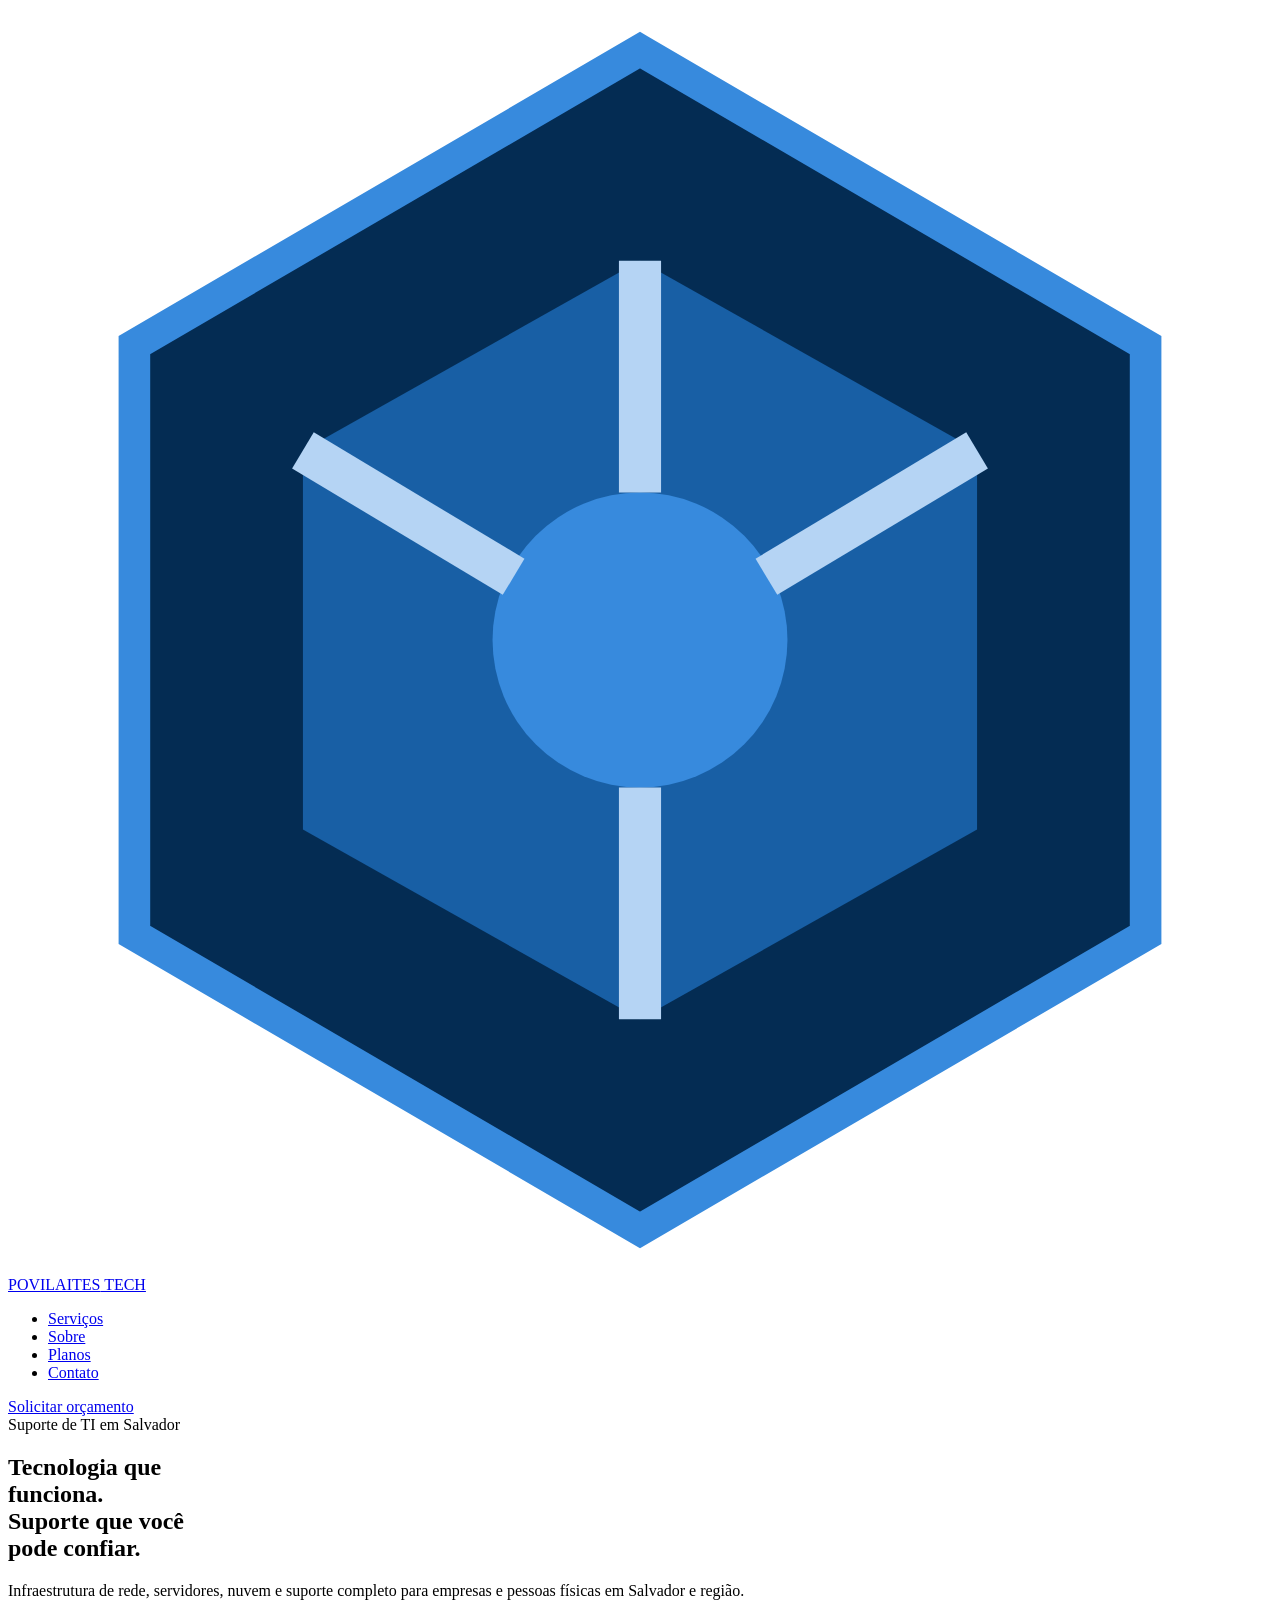
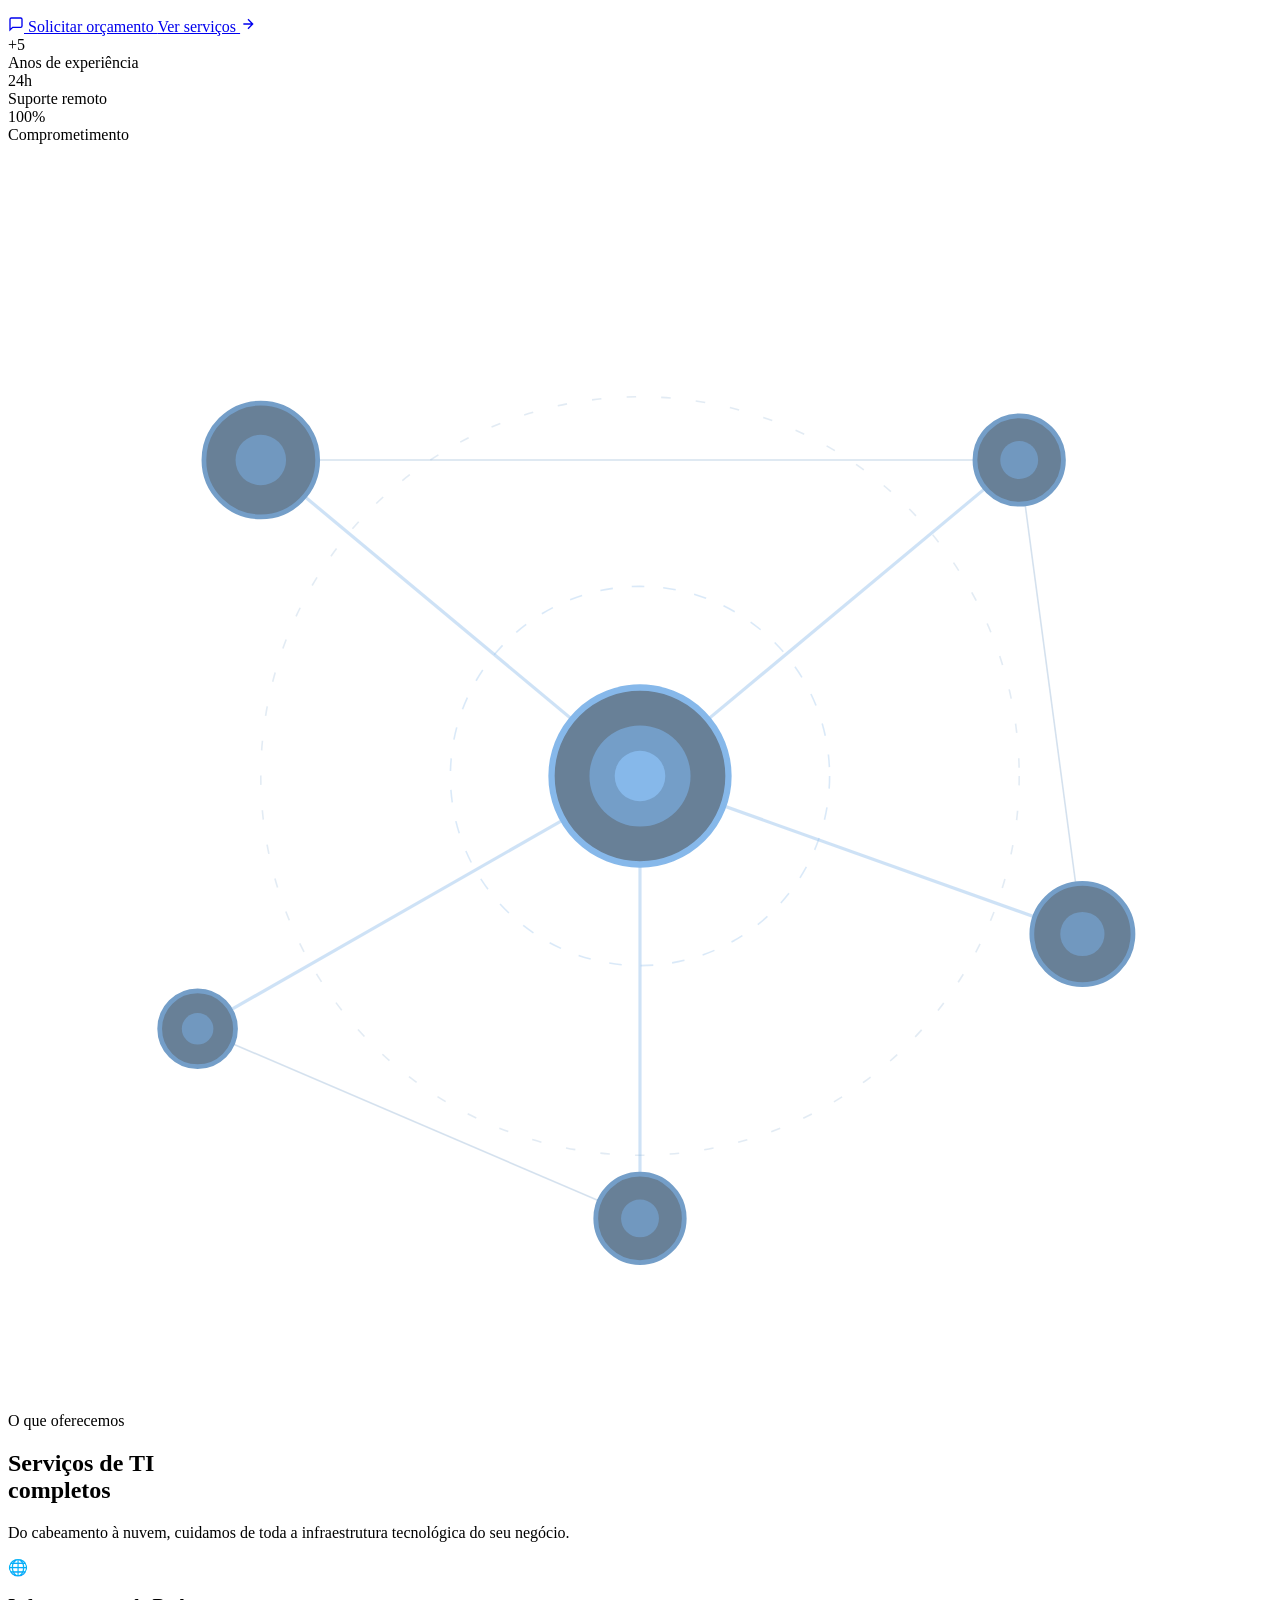
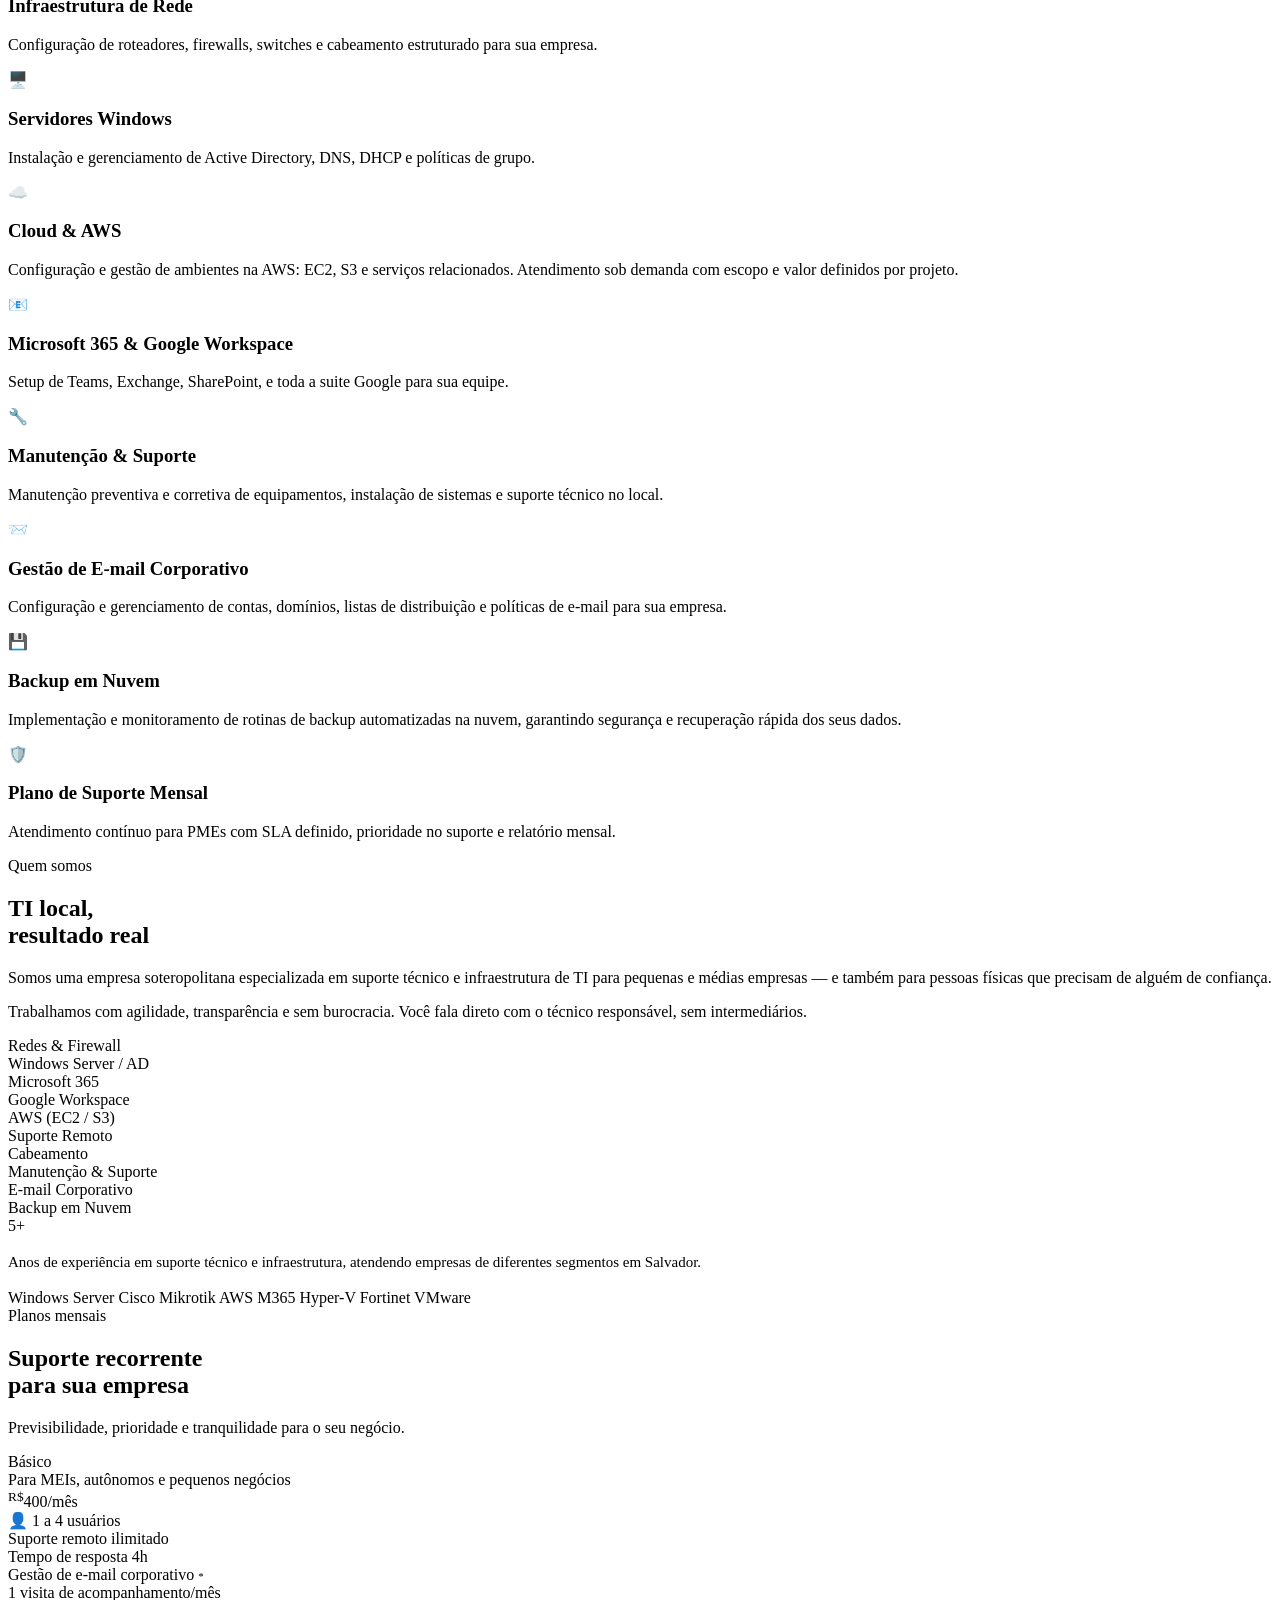
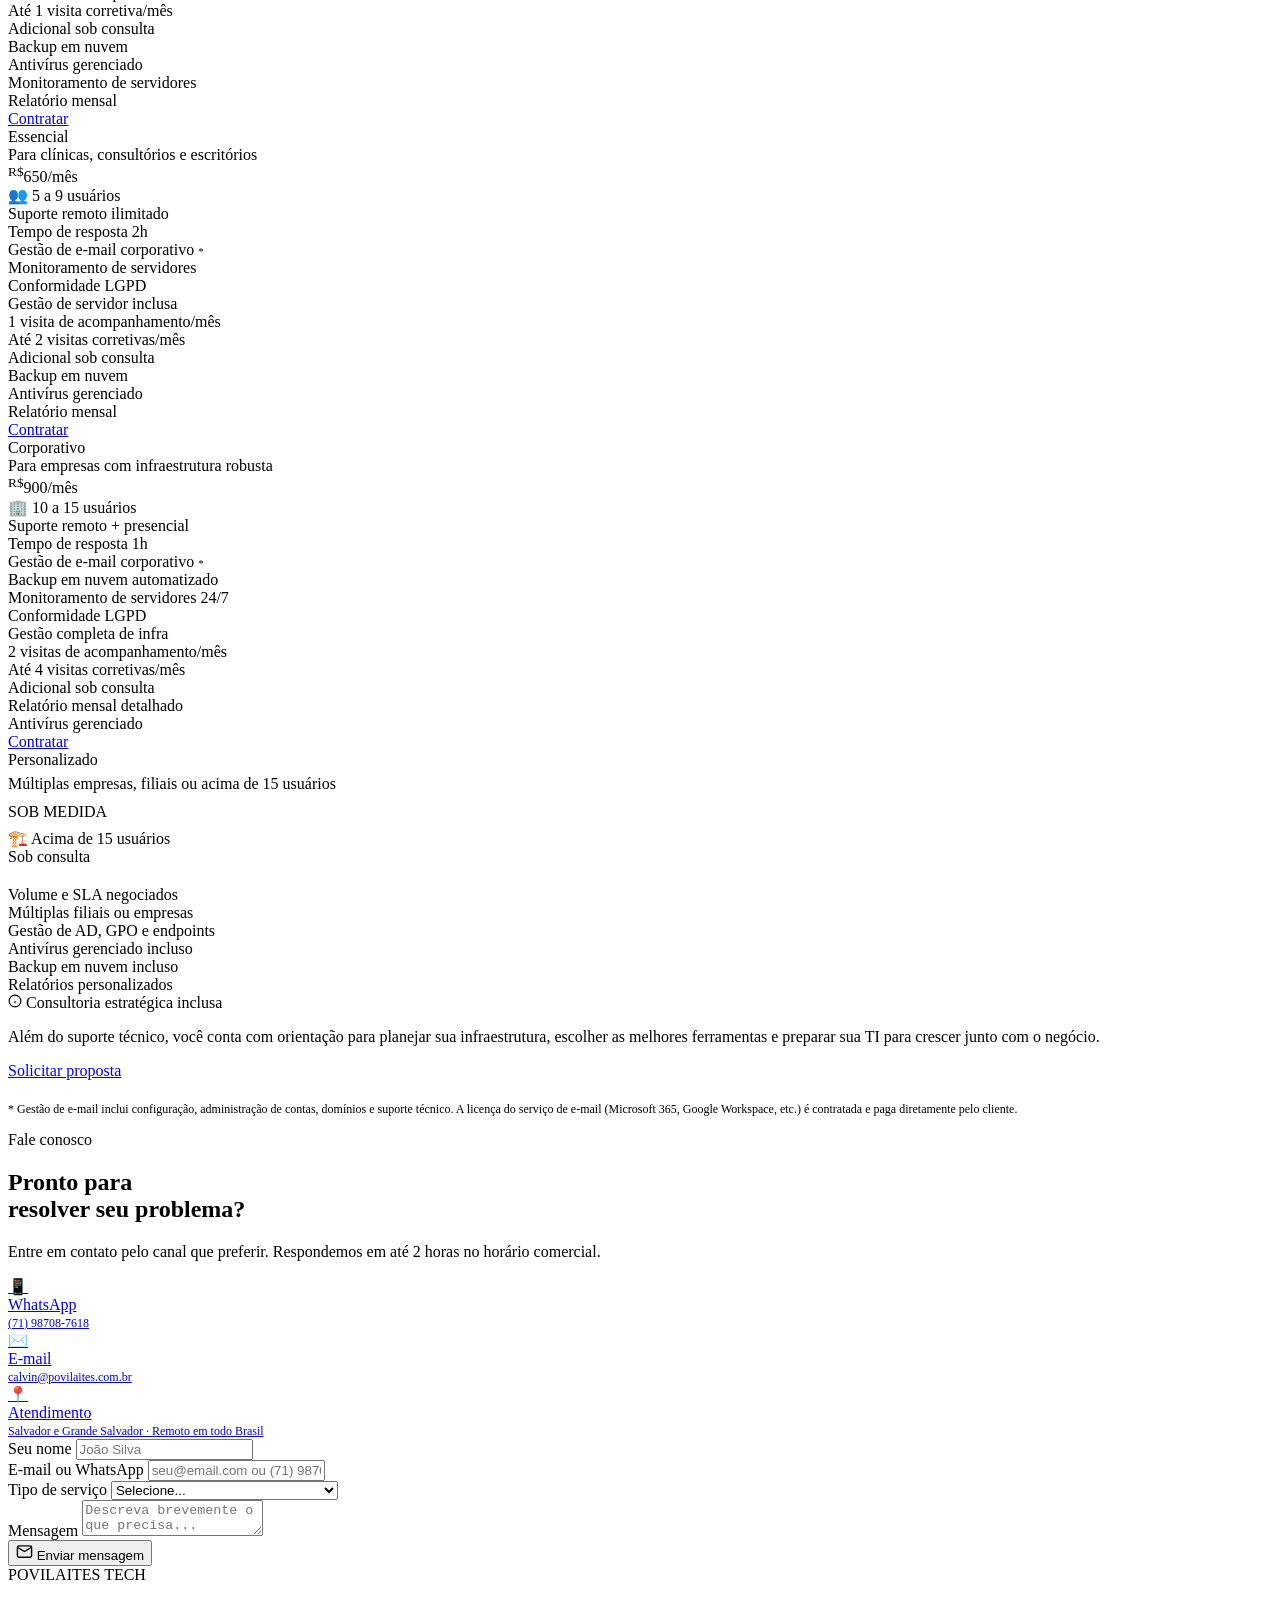
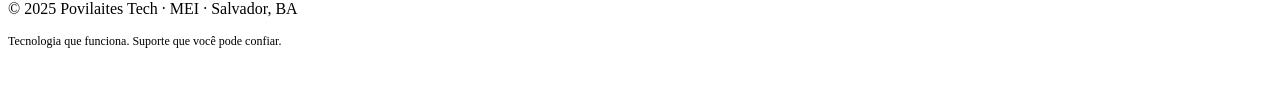
==== index.html @ bf4b6de2 "Update index.html" ====
<!DOCTYPE html>
<html lang="pt-BR">
<head>
<meta charset="UTF-8">
<meta name="viewport" content="width=device-width, initial-scale=1.0">
<title>Povilaites Tech — Suporte de TI em Salvador</title>
<link rel="preconnect" href="https://fonts.googleapis.com">
<link href="https://fonts.googleapis.com/css2?family=Syne:wght@400;600;700;800&family=DM+Sans:wght@300;400;500&display=swap" rel="stylesheet">
<link rel="stylesheet" href="styles.css">
<link rel="icon" type="image/x-icon" href="favicon.ico">
<link rel="icon" type="image/svg+xml" href="favicon.svg">
<link rel="apple-touch-icon" href="favicon.ico">
<link rel="icon" type="image/x-icon" href="favicon.ico">
<link rel="icon" type="image/png" sizes="512x512" href="favicon-512.png">
<link rel="icon" type="image/png" sizes="192x192" href="favicon-192.png">
<link rel="apple-touch-icon" href="favicon-512.png">
</head>
<body>

<nav>
  <a href="#hero" class="nav-logo">
    <svg viewBox="0 0 60 60" fill="none" xmlns="http://www.w3.org/2000/svg">
      <polygon points="30,2 54,16 54,44 30,58 6,44 6,16" fill="#042C53" stroke="#378ADD" stroke-width="1.5"/>
      <polygon points="30,12 46,21 46,39 30,48 14,39 14,21" fill="#185FA5"/>
      <circle cx="30" cy="30" r="7" fill="#378ADD"/>
      <line x1="30" y1="23" x2="30" y2="12" stroke="#B5D4F4" stroke-width="2"/>
      <line x1="30" y1="37" x2="30" y2="48" stroke="#B5D4F4" stroke-width="2"/>
      <line x1="24" y1="27" x2="14" y2="21" stroke="#B5D4F4" stroke-width="2"/>
      <line x1="36" y1="27" x2="46" y2="21" stroke="#B5D4F4" stroke-width="2"/>
    </svg>
    <span class="nav-logo-text">POVILAITES<span> TECH</span></span>
  </a>
  <ul class="nav-links">
    <li><a href="#servicos">Serviços</a></li>
    <li><a href="#sobre">Sobre</a></li>
    <li><a href="#planos">Planos</a></li>
    <li><a href="#contato">Contato</a></li>
  </ul>
  <a href="#contato" class="nav-cta">Solicitar orçamento</a>
</nav>

<section id="hero">
  <div class="hero-bg"></div>
  <div class="hero-grid"></div>
  <div class="hero-content fade-in">
    <div class="hero-badge">Suporte de TI em Salvador</div>
    <h1>Tecnologia que<br><span class="highlight">funciona.</span><br>Suporte que você<br>pode confiar.</h1>
    <p class="hero-sub">Infraestrutura de rede, servidores, nuvem e suporte completo para empresas e pessoas físicas em Salvador e região.</p>
    <div class="hero-actions">
      <a href="#contato" class="btn-primary">
        <svg width="16" height="16" viewBox="0 0 24 24" fill="none" stroke="currentColor" stroke-width="2"><path d="M21 15a2 2 0 0 1-2 2H7l-4 4V5a2 2 0 0 1 2-2h14a2 2 0 0 1 2 2z"/></svg>
        Solicitar orçamento
      </a>
      <a href="#servicos" class="btn-secondary">
        Ver serviços
        <svg width="16" height="16" viewBox="0 0 24 24" fill="none" stroke="currentColor" stroke-width="2"><path d="M5 12h14M12 5l7 7-7 7"/></svg>
      </a>
    </div>
    <div class="hero-stats">
      <div class="stat-item"><div class="stat-num">+5</div><div class="stat-label">Anos de experiência</div></div>
      <div class="stat-item"><div class="stat-num">24h</div><div class="stat-label">Suporte remoto</div></div>
      <div class="stat-item"><div class="stat-num">100%</div><div class="stat-label">Comprometimento</div></div>
    </div>
  </div>
  <div class="hero-visual" aria-hidden="true">
    <svg viewBox="0 0 400 400" fill="none" xmlns="http://www.w3.org/2000/svg" opacity="0.6">
      <line x1="200" y1="200" x2="80" y2="100" stroke="#378ADD" stroke-width="1" opacity="0.4"/>
      <line x1="200" y1="200" x2="320" y2="100" stroke="#378ADD" stroke-width="1" opacity="0.4"/>
      <line x1="200" y1="200" x2="340" y2="250" stroke="#378ADD" stroke-width="1" opacity="0.4"/>
      <line x1="200" y1="200" x2="60" y2="280" stroke="#378ADD" stroke-width="1" opacity="0.4"/>
      <line x1="200" y1="200" x2="200" y2="340" stroke="#378ADD" stroke-width="1" opacity="0.4"/>
      <line x1="80" y1="100" x2="320" y2="100" stroke="#185FA5" stroke-width="0.5" opacity="0.3"/>
      <line x1="320" y1="100" x2="340" y2="250" stroke="#185FA5" stroke-width="0.5" opacity="0.3"/>
      <line x1="60" y1="280" x2="200" y2="340" stroke="#185FA5" stroke-width="0.5" opacity="0.3"/>
      <circle cx="200" cy="200" r="28" fill="#042C53" stroke="#378ADD" stroke-width="2"/>
      <circle cx="200" cy="200" r="16" fill="#185FA5"/>
      <circle cx="200" cy="200" r="8" fill="#378ADD"/>
      <circle cx="80" cy="100" r="18" fill="#042C53" stroke="#185FA5" stroke-width="1.5"/>
      <circle cx="80" cy="100" r="8" fill="#185FA5" opacity="0.8"/>
      <circle cx="320" cy="100" r="14" fill="#042C53" stroke="#185FA5" stroke-width="1.5"/>
      <circle cx="320" cy="100" r="6" fill="#185FA5" opacity="0.8"/>
      <circle cx="340" cy="250" r="16" fill="#042C53" stroke="#185FA5" stroke-width="1.5"/>
      <circle cx="340" cy="250" r="7" fill="#185FA5" opacity="0.8"/>
      <circle cx="60" cy="280" r="12" fill="#042C53" stroke="#185FA5" stroke-width="1.5"/>
      <circle cx="60" cy="280" r="5" fill="#185FA5" opacity="0.8"/>
      <circle cx="200" cy="340" r="14" fill="#042C53" stroke="#185FA5" stroke-width="1.5"/>
      <circle cx="200" cy="340" r="6" fill="#185FA5" opacity="0.8"/>
      <circle cx="200" cy="200" r="60" stroke="#378ADD" stroke-width="0.5" stroke-dasharray="4 6" opacity="0.3"/>
      <circle cx="200" cy="200" r="120" stroke="#185FA5" stroke-width="0.5" stroke-dasharray="3 8" opacity="0.2"/>
    </svg>
  </div>
</section>

<section id="servicos">
  <div class="section-label">O que oferecemos</div>
  <h2>Serviços de TI<br>completos</h2>
  <p class="section-desc">Do cabeamento à nuvem, cuidamos de toda a infraestrutura tecnológica do seu negócio.</p>
  <div class="services-grid">
    <div class="service-card fade-in">
      <div class="service-icon">🌐</div>
      <h3>Infraestrutura de Rede</h3>
      <p>Configuração de roteadores, firewalls, switches e cabeamento estruturado para sua empresa.</p>
    </div>
    <div class="service-card fade-in">
      <div class="service-icon">🖥️</div>
      <h3>Servidores Windows</h3>
      <p>Instalação e gerenciamento de Active Directory, DNS, DHCP e políticas de grupo.</p>
    </div>
    <div class="service-card fade-in">
      <div class="service-icon">☁️</div>
      <h3>Cloud & AWS</h3>
      <p>Configuração e gestão de ambientes na AWS: EC2, S3 e serviços relacionados. Atendimento sob demanda com escopo e valor definidos por projeto.</p>
    </div>
    <div class="service-card fade-in">
      <div class="service-icon">📧</div>
      <h3>Microsoft 365 & Google Workspace</h3>
      <p>Setup de Teams, Exchange, SharePoint, e toda a suite Google para sua equipe.</p>
    </div>
    <div class="service-card fade-in">
      <div class="service-icon">🔧</div>
      <h3>Manutenção & Suporte</h3>
      <p>Manutenção preventiva e corretiva de equipamentos, instalação de sistemas e suporte técnico no local.</p>
    </div>
    <div class="service-card fade-in">
      <div class="service-icon">📨</div>
      <h3>Gestão de E-mail Corporativo</h3>
      <p>Configuração e gerenciamento de contas, domínios, listas de distribuição e políticas de e-mail para sua empresa.</p>
    </div>
    <div class="service-card fade-in">
      <div class="service-icon">💾</div>
      <h3>Backup em Nuvem</h3>
      <p>Implementação e monitoramento de rotinas de backup automatizadas na nuvem, garantindo segurança e recuperação rápida dos seus dados.</p>
    </div>
    <div class="service-card fade-in">
      <div class="service-icon">🛡️</div>
      <h3>Plano de Suporte Mensal</h3>
      <p>Atendimento contínuo para PMEs com SLA definido, prioridade no suporte e relatório mensal.</p>
    </div>
  </div>
</section>

<section id="sobre">
  <div class="about-text fade-in">
    <div class="section-label">Quem somos</div>
    <h2>TI local,<br>resultado real</h2>
    <p>Somos uma empresa soteropolitana especializada em suporte técnico e infraestrutura de TI para pequenas e médias empresas — e também para pessoas físicas que precisam de alguém de confiança.</p>
    <p>Trabalhamos com agilidade, transparência e sem burocracia. Você fala direto com o técnico responsável, sem intermediários.</p>
    <div class="skills-grid">
      <div class="skill-pill">Redes & Firewall</div>
      <div class="skill-pill">Windows Server / AD</div>
      <div class="skill-pill">Microsoft 365</div>
      <div class="skill-pill">Google Workspace</div>
      <div class="skill-pill">AWS (EC2 / S3)</div>
      <div class="skill-pill">Suporte Remoto</div>
      <div class="skill-pill">Cabeamento</div>
      <div class="skill-pill">Manutenção & Suporte</div>
      <div class="skill-pill">E-mail Corporativo</div>
      <div class="skill-pill">Backup em Nuvem</div>
    </div>
  </div>
  <div class="about-visual fade-in">
    <div class="about-card-main">
      <div class="big-num">5+</div>
      <p style="color: var(--gray-light); font-size: 15px; line-height: 1.6;">Anos de experiência em suporte técnico e infraestrutura, atendendo empresas de diferentes segmentos em Salvador.</p>
      <div class="tech-stack">
        <span class="tech-tag">Windows Server</span>
        <span class="tech-tag">Cisco</span>
        <span class="tech-tag">Mikrotik</span>
        <span class="tech-tag">AWS</span>
        <span class="tech-tag">M365</span>
        <span class="tech-tag">Hyper-V</span>
        <span class="tech-tag">Fortinet</span>
        <span class="tech-tag">VMware</span>
      </div>
    </div>
  </div>
</section>

<section id="planos">
  <div class="section-label">Planos mensais</div>
  <h2>Suporte recorrente<br>para sua empresa</h2>
  <p class="section-desc">Previsibilidade, prioridade e tranquilidade para o seu negócio.</p>

  <div class="plans-grid">

    <div class="plan-card fade-in">
      <div class="plan-name">Básico</div>
      <div class="plan-desc">Para MEIs, autônomos e pequenos negócios</div>
      <div class="plan-price"><sup>R$</sup>400<span>/mês</span></div>
      <div class="plan-range">👤 1 a 4 usuários</div>
      <div class="plan-features">
        <div class="plan-feature">Suporte remoto ilimitado</div>
        <div class="plan-feature">Tempo de resposta 4h</div>
        <div class="plan-feature">Gestão de e-mail corporativo <span style="font-size:11px;color:var(--gray-mid)">*</span></div>
        <div class="plan-feature">1 visita de acompanhamento/mês</div>
        <div class="plan-feature">Até 1 visita corretiva/mês</div>
        <div class="plan-feature">Adicional sob consulta</div>
        <div class="plan-feature muted">Backup em nuvem</div>
        <div class="plan-feature muted">Antivírus gerenciado</div>
        <div class="plan-feature muted">Monitoramento de servidores</div>
        <div class="plan-feature muted">Relatório mensal</div>
      </div>
      <a href="https://wa.me/5571987087618?text=Ol%C3%A1%21%20Vim%20pelo%20site%20da%20Povilaites%20Tech%20e%20tenho%20interesse%20no%20%2APlano%20B%C3%A1sico%2A%20%281%20a%204%20usu%C3%A1rios%20-%20R%24400/m%C3%AAs%29.%20Gostaria%20de%20mais%20informa%C3%A7%C3%B5es." target="_blank" class="plan-btn plan-btn-outline">Contratar</a>
    </div>

    <div class="plan-card featured fade-in">
      <div class="plan-name">Essencial</div>
      <div class="plan-desc">Para clínicas, consultórios e escritórios</div>
      <div class="plan-price"><sup>R$</sup>650<span>/mês</span></div>
      <div class="plan-range">👥 5 a 9 usuários</div>
      <div class="plan-features">
        <div class="plan-feature">Suporte remoto ilimitado</div>
        <div class="plan-feature">Tempo de resposta 2h</div>
        <div class="plan-feature">Gestão de e-mail corporativo <span style="font-size:11px;color:var(--gray-mid)">*</span></div>
        <div class="plan-feature">Monitoramento de servidores</div>
        <div class="plan-feature">Conformidade LGPD</div>
        <div class="plan-feature">Gestão de servidor inclusa</div>
        <div class="plan-feature">1 visita de acompanhamento/mês</div>
        <div class="plan-feature">Até 2 visitas corretivas/mês</div>
        <div class="plan-feature">Adicional sob consulta</div>
        <div class="plan-feature muted">Backup em nuvem</div>
        <div class="plan-feature muted">Antivírus gerenciado</div>
        <div class="plan-feature muted">Relatório mensal</div>
      </div>
      <a href="https://wa.me/5571987087618?text=Ol%C3%A1%21%20Vim%20pelo%20site%20da%20Povilaites%20Tech%20e%20tenho%20interesse%20no%20%2APlano%20B%C3%A1sico%2A%20%281%20a%204%20usu%C3%A1rios%20-%20R%24400/m%C3%AAs%29.%20Gostaria%20de%20mais%20informa%C3%A7%C3%B5es." target="_blank" class="plan-btn plan-btn-filled">Contratar</a>
    </div>

    <div class="plan-card fade-in">
      <div class="plan-name">Corporativo</div>
      <div class="plan-desc">Para empresas com infraestrutura robusta</div>
      <div class="plan-price"><sup>R$</sup>900<span>/mês</span></div>
      <div class="plan-range">🏢 10 a 15 usuários</div>
      <div class="plan-features">
        <div class="plan-feature">Suporte remoto + presencial</div>
        <div class="plan-feature">Tempo de resposta 1h</div>
        <div class="plan-feature">Gestão de e-mail corporativo <span style="font-size:11px;color:var(--gray-mid)">*</span></div>
        <div class="plan-feature">Backup em nuvem automatizado</div>
        <div class="plan-feature">Monitoramento de servidores 24/7</div>
        <div class="plan-feature">Conformidade LGPD</div>
        <div class="plan-feature">Gestão completa de infra</div>
        <div class="plan-feature">2 visitas de acompanhamento/mês</div>
        <div class="plan-feature">Até 4 visitas corretivas/mês</div>
        <div class="plan-feature">Adicional sob consulta</div>
        <div class="plan-feature">Relatório mensal detalhado</div>
        <div class="plan-feature muted">Antivírus gerenciado</div>
      </div>
      <a href="https://wa.me/5571987087618?text=Ol%C3%A1%21%20Vim%20pelo%20site%20da%20Povilaites%20Tech%20e%20tenho%20interesse%20no%20%2APlano%20Essencial%2A%20%285%20a%209%20usu%C3%A1rios%20-%20R%24650/m%C3%AAs%29.%20Gostaria%20de%20mais%20informa%C3%A7%C3%B5es." target="_blank" class="plan-btn plan-btn-outline">Contratar</a>
    </div>

    <div class="plan-card plan-custom fade-in">
      <div class="plan-name">Personalizado</div>
      <div class="plan-desc" style="margin-top:6px; margin-bottom:10px">Múltiplas empresas, filiais ou acima de 15 usuários</div>
      <div class="plan-custom-badge">SOB MEDIDA</div>
      <div class="plan-range" style="margin-top:8px; margin-bottom:0">🏗️ Acima de 15 usuários</div>
      <div class="plan-custom-value">Sob consulta</div>
      <div class="plan-features" style="margin-top: 20px; flex: 1;">
        <div class="plan-feature">Volume e SLA negociados</div>
        <div class="plan-feature">Múltiplas filiais ou empresas</div>
        <div class="plan-feature">Gestão de AD, GPO e endpoints</div>
        <div class="plan-feature">Antivírus gerenciado incluso</div>
        <div class="plan-feature">Backup em nuvem incluso</div>
        <div class="plan-feature">Relatórios personalizados</div>
      </div>
      <div class="plan-consulting">
        <div class="plan-consulting-title">
          <svg width="14" height="14" viewBox="0 0 24 24" fill="none" stroke="currentColor" stroke-width="2"><circle cx="12" cy="12" r="10"/><path d="M12 16v-4M12 8h.01"/></svg>
          Consultoria estratégica inclusa
        </div>
        <p>Além do suporte técnico, você conta com orientação para planejar sua infraestrutura, escolher as melhores ferramentas e preparar sua TI para crescer junto com o negócio.</p>
      </div>
      <a href="https://wa.me/5571987087618?text=Ol%C3%A1%21%20Vim%20pelo%20site%20da%20Povilaites%20Tech%20e%20gostaria%20de%20solicitar%20uma%20%2Aproposta%20personalizada%2A%20para%20minha%20empresa.%20Gostaria%20de%20mais%20informa%C3%A7%C3%B5es." target="_blank" class="plan-btn plan-btn-filled" style="margin-top: 24px;">Solicitar proposta</a>
    </div>

  </div>
  <p style="margin-top:20px; font-size:12px; color:var(--gray-mid); line-height:1.6;">
    <span style="color:var(--blue-light)">*</span> Gestão de e-mail inclui configuração, administração de contas, domínios e suporte técnico. A licença do serviço de e-mail (Microsoft 365, Google Workspace, etc.) é contratada e paga diretamente pelo cliente.
  </p>
</section>

<section id="contato">
  <div class="contact-info fade-in">
    <div class="section-label">Fale conosco</div>
    <h2>Pronto para<br>resolver seu problema?</h2>
    <p>Entre em contato pelo canal que preferir. Respondemos em até 2 horas no horário comercial.</p>
    <div class="contact-links">
      <a href="https://wa.me/5571987087618?text=Olá!%20Vim%20pelo%20site%20e%20gostaria%20de%20solicitar%20um%20orçamento." class="contact-link" target="_blank">
        <div class="contact-icon">📱</div>
        <div>
          <div style="font-weight:500">WhatsApp</div>
          <div style="font-size:12px;color:var(--gray-mid);margin-top:2px">(71) 98708-7618</div>
        </div>
      </a>
      <a href="mailto:calvin@povilaites.com.br" class="contact-link">
        <div class="contact-icon">✉️</div>
        <div>
          <div style="font-weight:500">E-mail</div>
          <div style="font-size:12px;color:var(--gray-mid);margin-top:2px">calvin@povilaites.com.br</div>
        </div>
      </a>
      <a href="#" class="contact-link">
        <div class="contact-icon">📍</div>
        <div>
          <div style="font-weight:500">Atendimento</div>
          <div style="font-size:12px;color:var(--gray-mid);margin-top:2px">Salvador e Grande Salvador · Remoto em todo Brasil</div>
        </div>
      </a>
    </div>
  </div>

  <div class="fade-in">
    <form class="contact-form" id="contact-form" onsubmit="handleSubmit(event)" action="https://formspree.io/f/xwvrwjpg" method="POST">
      <div class="form-group">
        <label>Seu nome</label>
        <input type="text" name="nome" placeholder="João Silva" required>
      </div>
      <div class="form-group">
        <label>E-mail ou WhatsApp</label>
        <input type="text" placeholder="seu@email.com ou (71) 98708-7618" required>
      </div>
      <div class="form-group">
        <label>Tipo de serviço</label>
        <select name="servico">
          <option value="">Selecione...</option>
          <option>Infraestrutura de rede</option>
          <option>Servidor Windows / AD</option>
          <option>Microsoft 365 / Google Workspace</option>
          <option>Cloud / AWS</option>
          <option>Manutenção & Suporte</option>
          <option>Gestão de E-mail Corporativo</option>
          <option>Backup em Nuvem</option>
          <option>Plano de suporte mensal</option>
          <option>Outro</option>
        </select>
      </div>
      <div class="form-group">
        <label>Mensagem</label>
        <textarea name="message" placeholder="Descreva brevemente o que precisa..."></textarea>
      </div>
      <button type="submit" class="form-submit">
        <svg width="17" height="17" viewBox="0 0 24 24" fill="none" stroke="currentColor" stroke-width="2"><path d="M4 4h16c1.1 0 2 .9 2 2v12c0 1.1-.9 2-2 2H4c-1.1 0-2-.9-2-2V6c0-1.1.9-2 2-2z"/><polyline points="22,6 12,12 2,6"/></svg>
        Enviar mensagem
      </button>
    </form>
  </div>
</section>

<footer>
  <div class="footer-logo">POVILAITES<span> TECH</span></div>
  <p>© 2025 Povilaites Tech · MEI · Salvador, BA</p>
  <p style="font-size:12px;color:var(--gray-mid)">Tecnologia que funciona. Suporte que você pode confiar.</p>
</footer>

<a href="https://wa.me/5571987087618?text=Olá!%20Vim%20pelo%20site%20e%20gostaria%20de%20solicitar%20um%20orçamento." class="whatsapp-float" target="_blank" aria-label="Chamar no WhatsApp">
  <svg width="28" height="28" viewBox="0 0 24 24" fill="white">
    <path d="M17.472 14.382c-.297-.149-1.758-.867-2.03-.967-.273-.099-.471-.148-.67.15-.197.297-.767.966-.94 1.164-.173.199-.347.223-.644.075-.297-.15-1.255-.463-2.39-1.475-.883-.788-1.48-1.761-1.653-2.059-.173-.297-.018-.458.13-.606.134-.133.298-.347.446-.52.149-.174.198-.298.298-.497.099-.198.05-.371-.025-.52-.075-.149-.669-1.612-.916-2.207-.242-.579-.487-.5-.669-.51-.173-.008-.371-.01-.57-.01-.198 0-.52.074-.792.372-.272.297-1.04 1.016-1.04 2.479 0 1.462 1.065 2.875 1.213 3.074.149.198 2.096 3.2 5.077 4.487.709.306 1.262.489 1.694.625.712.227 1.36.195 1.871.118.571-.085 1.758-.719 2.006-1.413.248-.694.248-1.289.173-1.413-.074-.124-.272-.198-.57-.347m-5.421 7.403h-.004a9.87 9.87 0 01-5.031-1.378l-.361-.214-3.741.982.998-3.648-.235-.374a9.86 9.86 0 01-1.51-5.26c.001-5.45 4.436-9.884 9.888-9.884 2.64 0 5.122 1.03 6.988 2.898a9.825 9.825 0 012.893 6.994c-.003 5.45-4.437 9.884-9.885 9.884m8.413-18.297A11.815 11.815 0 0012.05 0C5.495 0 .16 5.335.157 11.892c0 2.096.547 4.142 1.588 5.945L.057 24l6.305-1.654a11.882 11.882 0 005.683 1.448h.005c6.554 0 11.89-5.335 11.893-11.893a11.821 11.821 0 00-3.48-8.413z"/>
  </svg>
</a>

<script src="script.js"></script>
</body>
</html>
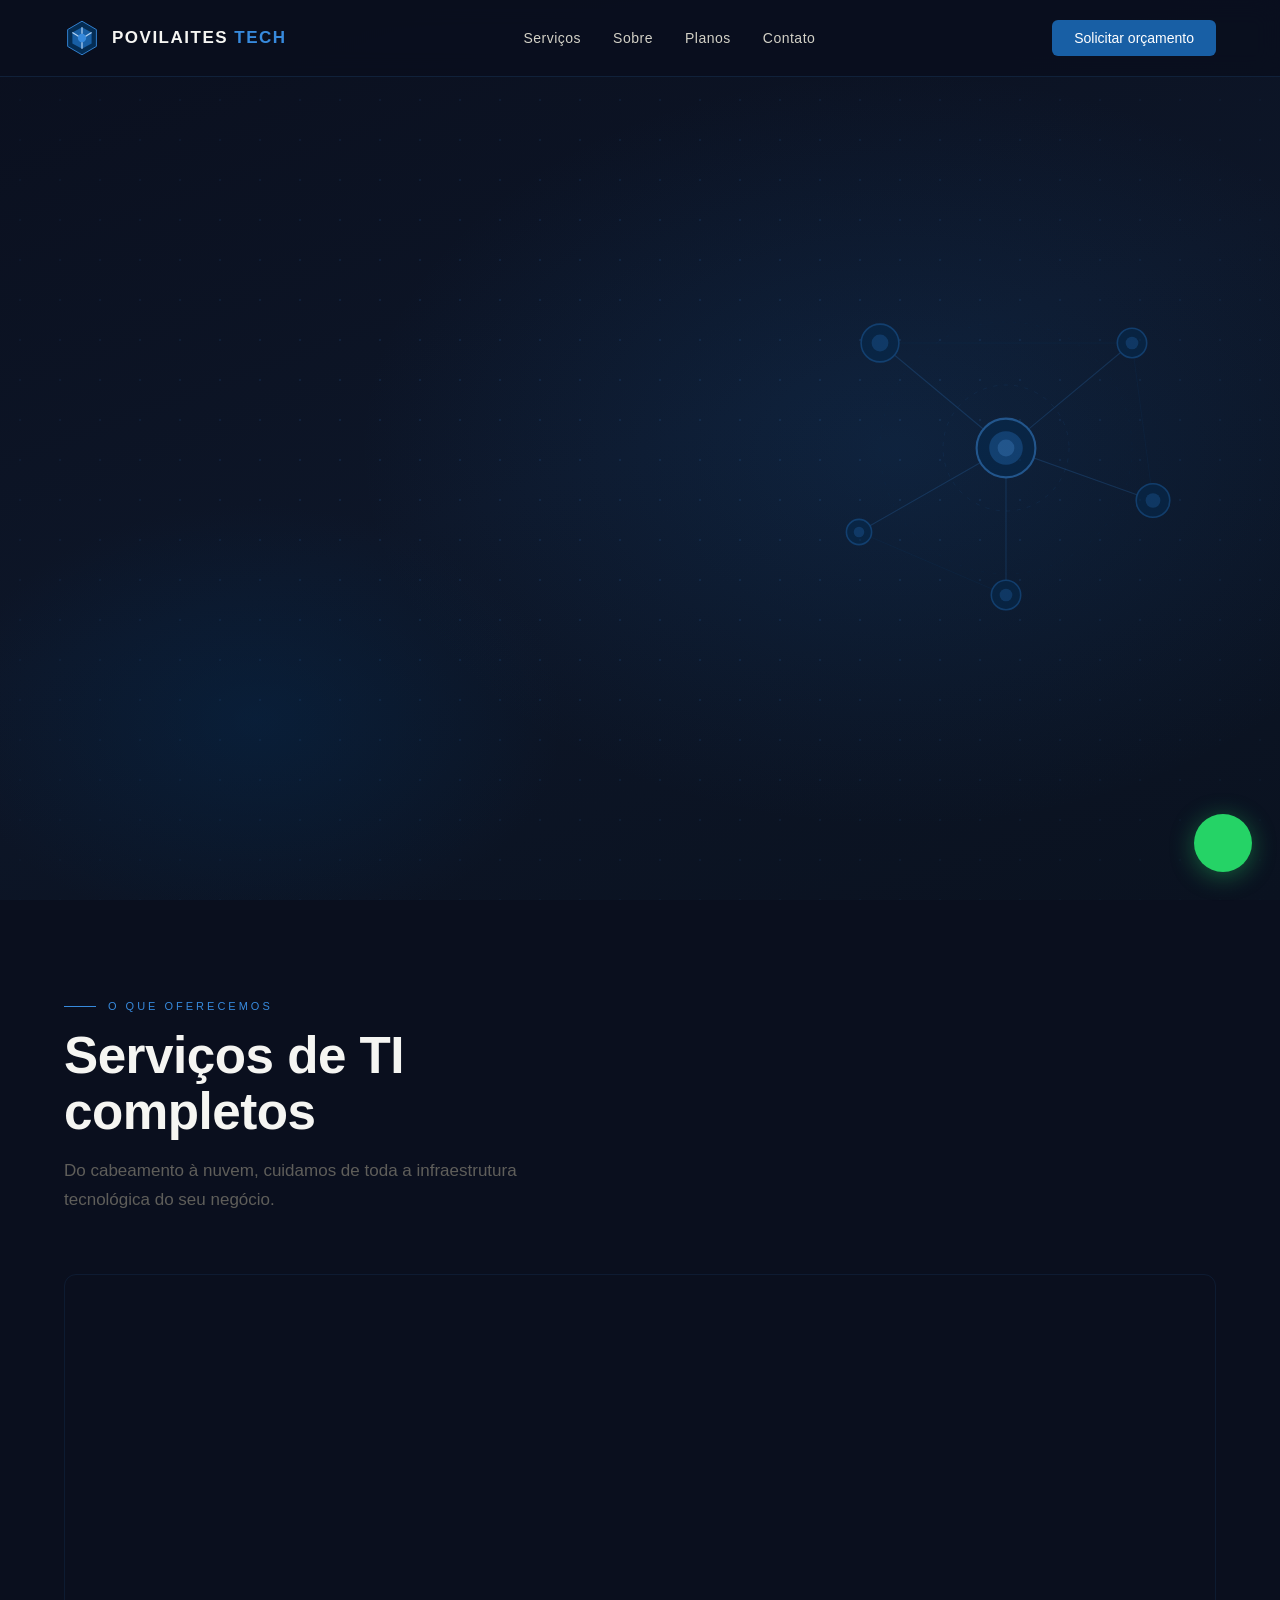
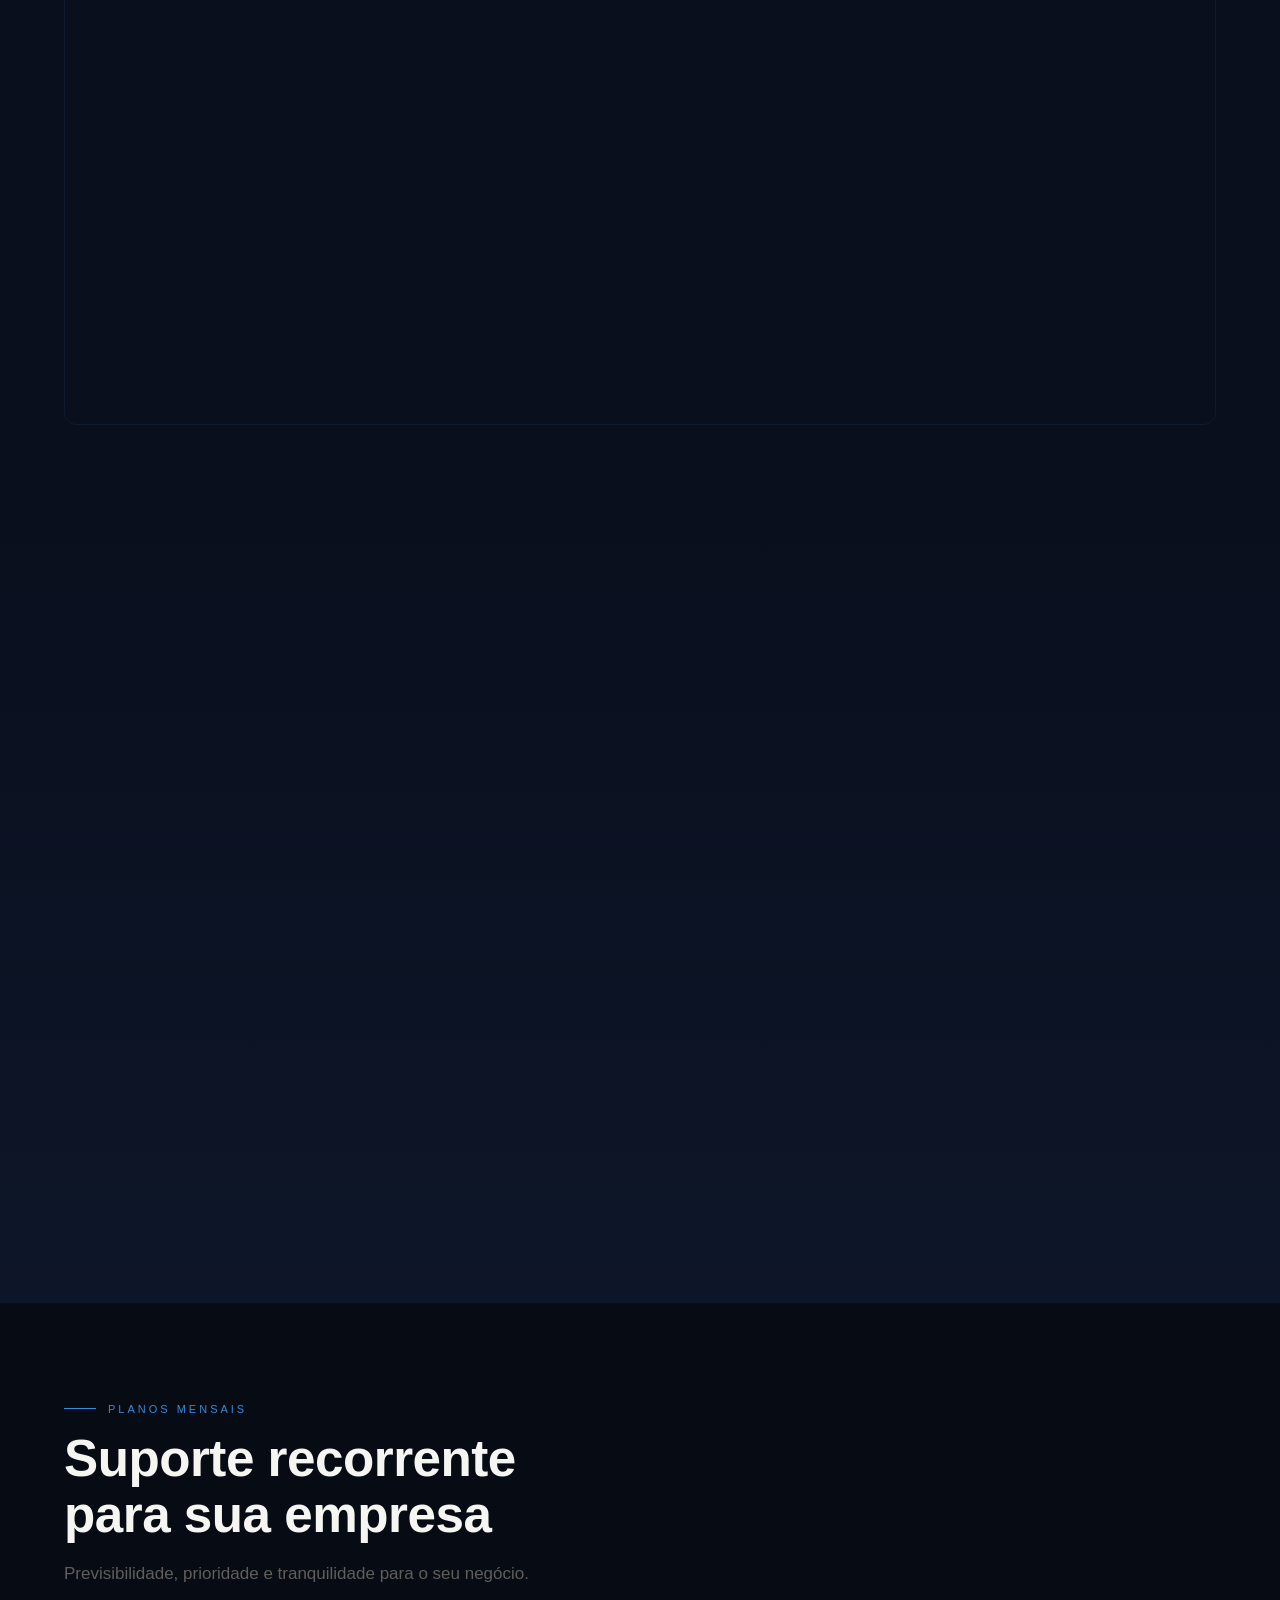
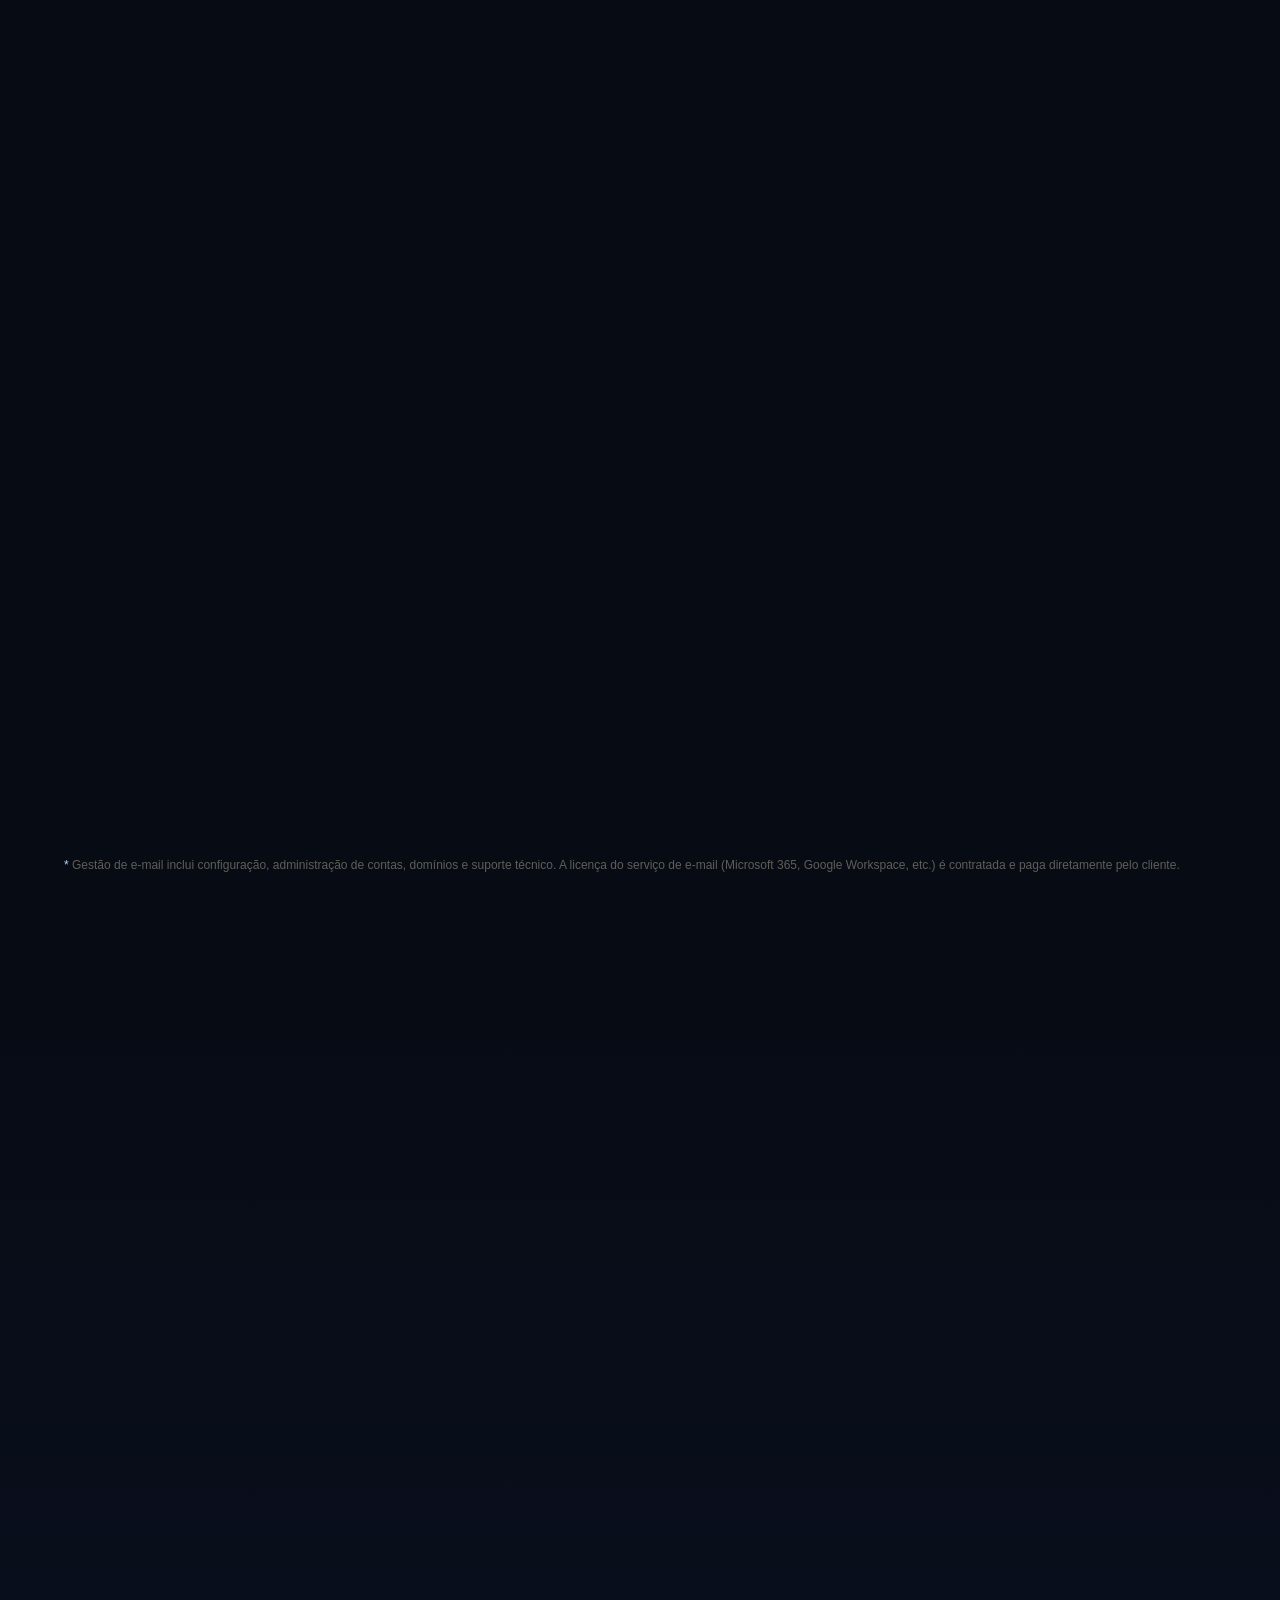
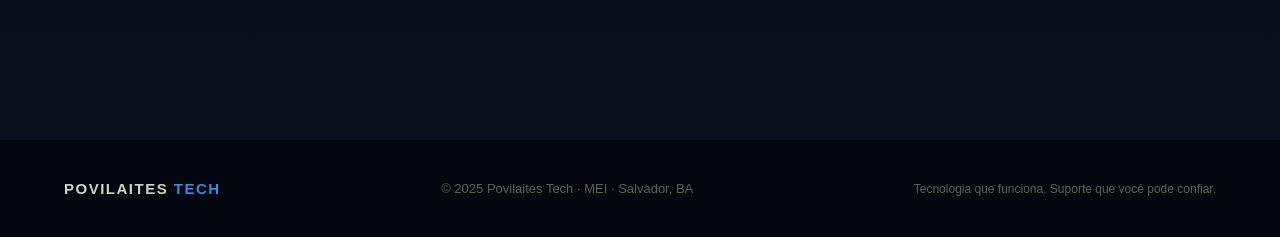
==== commit 4abc8675: "Update index.html" ====
--- a/index.html
+++ b/index.html
@@ -198,6 +198,8 @@
         <div class="plan-feature muted">Backup em nuvem</div>
         <div class="plan-feature muted">Antivírus gerenciado</div>
         <div class="plan-feature muted">Monitoramento de servidores</div>
+        <div class="plan-feature muted">Conformidade LGPD</div>
+        <div class="plan-feature muted">Gestão de servidor</div>
         <div class="plan-feature muted">Relatório mensal</div>
       </div>
       <a href="https://wa.me/5571987087618?text=Ol%C3%A1%21%20Vim%20pelo%20site%20da%20Povilaites%20Tech%20e%20tenho%20interesse%20no%20%2APlano%20B%C3%A1sico%2A%20%281%20a%204%20usu%C3%A1rios%20-%20R%24400/m%C3%AAs%29.%20Gostaria%20de%20mais%20informa%C3%A7%C3%B5es." target="_blank" class="plan-btn plan-btn-outline">Contratar</a>
@@ -221,6 +223,7 @@
         <div class="plan-feature muted">Backup em nuvem</div>
         <div class="plan-feature muted">Antivírus gerenciado</div>
         <div class="plan-feature muted">Relatório mensal</div>
+        <div class="plan-feature muted">Conformidade LGPD</div>
       </div>
       <a href="https://wa.me/5571987087618?text=Ol%C3%A1%21%20Vim%20pelo%20site%20da%20Povilaites%20Tech%20e%20tenho%20interesse%20no%20%2APlano%20B%C3%A1sico%2A%20%281%20a%204%20usu%C3%A1rios%20-%20R%24400/m%C3%AAs%29.%20Gostaria%20de%20mais%20informa%C3%A7%C3%B5es." target="_blank" class="plan-btn plan-btn-filled">Contratar</a>
     </div>
@@ -290,11 +293,11 @@
           <div style="font-size:12px;color:var(--gray-mid);margin-top:2px">(71) 98708-7618</div>
         </div>
       </a>
-      <a href="mailto:calvin@povilaites.com.br" class="contact-link">
+      <a href="/cdn-cgi/l/email-protection#85e6e4e9f3ecebc5f5eaf3ece9e4ecf1e0f6abe6eae8abe7f7" class="contact-link">
         <div class="contact-icon">✉️</div>
         <div>
           <div style="font-weight:500">E-mail</div>
-          <div style="font-size:12px;color:var(--gray-mid);margin-top:2px">calvin@povilaites.com.br</div>
+          <div style="font-size:12px;color:var(--gray-mid);margin-top:2px"><span class="__cf_email__" data-cfemail="6300020f150a0d23130c150a0f020a1706104d000c0e4d0111">[email&#160;protected]</span></div>
         </div>
       </a>
       <a href="#" class="contact-link">
@@ -352,10 +355,4 @@
 
 <a href="https://wa.me/5571987087618?text=Olá!%20Vim%20pelo%20site%20e%20gostaria%20de%20solicitar%20um%20orçamento." class="whatsapp-float" target="_blank" aria-label="Chamar no WhatsApp">
   <svg width="28" height="28" viewBox="0 0 24 24" fill="white">
-    <path d="M17.472 14.382c-.297-.149-1.758-.867-2.03-.967-.273-.099-.471-.148-.67.15-.197.297-.767.966-.94 1.164-.173.199-.347.223-.644.075-.297-.15-1.255-.463-2.39-1.475-.883-.788-1.48-1.761-1.653-2.059-.173-.297-.018-.458.13-.606.134-.133.298-.347.446-.52.149-.174.198-.298.298-.497.099-.198.05-.371-.025-.52-.075-.149-.669-1.612-.916-2.207-.242-.579-.487-.5-.669-.51-.173-.008-.371-.01-.57-.01-.198 0-.52.074-.792.372-.272.297-1.04 1.016-1.04 2.479 0 1.462 1.065 2.875 1.213 3.074.149.198 2.096 3.2 5.077 4.487.709.306 1.262.489 1.694.625.712.227 1.36.195 1.871.118.571-.085 1.758-.719 2.006-1.413.248-.694.248-1.289.173-1.413-.074-.124-.272-.198-.57-.347m-5.421 7.403h-.004a9.87 9.87 0 01-5.031-1.378l-.361-.214-3.741.982.998-3.648-.235-.374a9.86 9.86 0 01-1.51-5.26c.001-5.45 4.436-9.884 9.888-9.884 2.64 0 5.122 1.03 6.988 2.898a9.825 9.825 0 012.893 6.994c-.003 5.45-4.437 9.884-9.885 9.884m8.413-18.297A11.815 11.815 0 0012.05 0C5.495 0 .16 5.335.157 11.892c0 2.096.547 4.142 1.588 5.945L.057 24l6.305-1.654a11.882 11.882 0 005.683 1.448h.005c6.554 0 11.89-5.335 11.893-11.893a11.821 11.821 0 00-3.48-8.413z"/>
-  </svg>
-</a>
-
-<script src="script.js"></script>
-</body>
-</html>
+    <path d="M17.472 14.382c-.297-.149-1.758-.867-2.03-.967-.273-.099-.471-.148-.67.15-.197.297-.767.966-.94 1.164-.173.199-.347.223-.644.075-.297-.15-1.255-.463-2.39-1.475-.883-.788-1.48-1.761-1.653-2.059-.173-.297-.018-.458.13-.606.134-.133.298-.347.446-.52.149-.174.198-.298.298-.497.099-.198.05-.371-.025-.52-.075-.149-.669-1.612-.916-2.207-.242-.579-.487-.5-.669-.51-.173-.008-.371-.01-.57-.01-.198 0-.52.074-.792.372-.272.297-1.04 1.016-1.04 2.479 0 1.462 1.065 2.875 1.213 3.074.149.198 2.096 3.2 5.077 4.487.709.306 1.262.489 1.694.625.712.227 1.36.195 1.871.118.571-.085 1.758-.719 2.006-1.413.248-.694.248-1.289.173-1.413-.074-.124-.272-.198-.57-.347m-5.421 7.403h-.004a9.87 9.87 0 01-5.031-1.378l-.361-.214-3.741.982.998-3.648-.235-.374a9.86 9.86 0 01-1.51-5.26c.001-5.45 4.436-9.884 9.888-9.884 2.64 0 5.122 1.03 6.988 2.898a9.825 9.825 0 012.893 6.994c-.003 5.45-4.437 9.884-9.885 9.884m8.413-18.297A11.815 11.815 0 0012.05 0C5.495 0 .16 5.335.157 11.892c0 2.096.547 4.142 1.588 5.945L.057 24l6.305-1.654a11.882 11.882 0 005.683
--- a/styles.css
+++ b/styles.css
@@ -0,0 +1,177 @@
+:root {
+    --navy: #042C53;
+    --blue: #185FA5;
+    --blue-mid: #378ADD;
+    --blue-light: #B5D4F4;
+    --charcoal: #1a1a2e;
+    --gray-dark: #2C2C2A;
+    --gray-mid: #5F5E5A;
+    --gray-light: #D3D1C7;
+    --off-white: #F5F5F2;
+    --white: #ffffff;
+  }
+  *, *::before, *::after { box-sizing: border-box; margin: 0; padding: 0; }
+  html { scroll-behavior: smooth; }
+  body { font-family: 'DM Sans', sans-serif; background: var(--charcoal); color: var(--off-white); overflow-x: hidden; }
+
+  /* NAV */
+  nav {
+    position: fixed; top: 0; left: 0; right: 0; z-index: 100;
+    padding: 20px 5%;
+    display: flex; justify-content: space-between; align-items: center;
+    background: rgba(10, 15, 30, 0.85);
+    backdrop-filter: blur(12px);
+    border-bottom: 1px solid rgba(55, 138, 221, 0.15);
+  }
+  .nav-logo { display: flex; align-items: center; gap: 12px; text-decoration: none; }
+  .nav-logo svg { width: 36px; height: 36px; }
+  .nav-logo-text { font-family: 'Syne', sans-serif; font-size: 17px; font-weight: 700; letter-spacing: 1.5px; color: var(--off-white); }
+  .nav-logo-text span { color: var(--blue-mid); }
+  .nav-links { display: flex; gap: 32px; list-style: none; }
+  .nav-links a { color: var(--gray-light); text-decoration: none; font-size: 14px; letter-spacing: 0.5px; transition: color 0.2s; }
+  .nav-links a:hover { color: var(--blue-light); }
+  .nav-cta { background: var(--blue); color: white; padding: 10px 22px; border-radius: 6px; text-decoration: none; font-size: 14px; font-weight: 500; transition: background 0.2s, transform 0.1s; }
+  .nav-cta:hover { background: var(--blue-mid); transform: translateY(-1px); }
+
+  /* HERO */
+  #hero { min-height: 100vh; display: flex; align-items: center; padding: 120px 5% 80px; position: relative; overflow: hidden; }
+  .hero-bg {
+    position: absolute; inset: 0; z-index: 0;
+    background: radial-gradient(ellipse 60% 60% at 70% 50%, rgba(24, 95, 165, 0.18) 0%, transparent 70%),
+                radial-gradient(ellipse 40% 40% at 20% 80%, rgba(4, 44, 83, 0.4) 0%, transparent 60%),
+                linear-gradient(160deg, #0a0f1e 0%, #0d1628 50%, #0a1220 100%);
+  }
+  .hero-grid {
+    position: absolute; inset: 0; z-index: 0;
+    background-image: radial-gradient(circle, rgba(55,138,221,0.12) 1px, transparent 1px);
+    background-size: 40px 40px;
+    mask-image: radial-gradient(ellipse 80% 80% at 50% 50%, black 30%, transparent 100%);
+  }
+  .hero-content { position: relative; z-index: 1; max-width: 680px; }
+  .hero-badge {
+    display: inline-flex; align-items: center; gap: 8px;
+    background: rgba(55,138,221,0.12); border: 1px solid rgba(55,138,221,0.3);
+    padding: 6px 16px; border-radius: 100px;
+    font-size: 12px; letter-spacing: 2px; text-transform: uppercase;
+    color: var(--blue-light); margin-bottom: 28px;
+  }
+  .hero-badge::before { content: ''; width: 6px; height: 6px; border-radius: 50%; background: var(--blue-mid); animation: pulse 2s ease-in-out infinite; }
+  @keyframes pulse { 0%, 100% { opacity: 1; transform: scale(1); } 50% { opacity: 0.5; transform: scale(0.8); } }
+  h1 { font-family: 'Syne', sans-serif; font-size: clamp(42px, 6vw, 72px); font-weight: 800; line-height: 1.05; letter-spacing: -1px; margin-bottom: 24px; }
+  h1 .highlight { color: var(--blue-mid); }
+  .hero-sub { font-size: 18px; font-weight: 300; line-height: 1.7; color: var(--gray-light); max-width: 540px; margin-bottom: 40px; }
+  .hero-actions { display: flex; gap: 16px; flex-wrap: wrap; }
+  .btn-primary { display: inline-flex; align-items: center; gap: 10px; background: var(--blue); color: white; padding: 16px 32px; border-radius: 8px; text-decoration: none; font-size: 15px; font-weight: 500; transition: all 0.2s; border: 1px solid transparent; }
+  .btn-primary:hover { background: var(--blue-mid); transform: translateY(-2px); box-shadow: 0 8px 32px rgba(55,138,221,0.3); }
+  .btn-secondary { display: inline-flex; align-items: center; gap: 10px; background: transparent; color: var(--off-white); padding: 16px 32px; border-radius: 8px; text-decoration: none; font-size: 15px; font-weight: 500; border: 1px solid rgba(255,255,255,0.2); transition: all 0.2s; }
+  .btn-secondary:hover { border-color: var(--blue-mid); color: var(--blue-light); transform: translateY(-2px); }
+  .hero-stats { display: flex; gap: 40px; margin-top: 60px; padding-top: 40px; border-top: 1px solid rgba(255,255,255,0.08); }
+  .stat-num { font-family: 'Syne', sans-serif; font-size: 32px; font-weight: 800; color: var(--blue-mid); line-height: 1; }
+  .stat-label { font-size: 13px; color: var(--gray-mid); margin-top: 4px; }
+  .hero-visual { position: absolute; right: 5%; top: 50%; transform: translateY(-50%); z-index: 1; width: 420px; opacity: 0.85; }
+
+  /* SERVICES */
+  #servicos { padding: 100px 5%; background: #0a0f1e; }
+  .section-label { font-size: 11px; letter-spacing: 3px; text-transform: uppercase; color: var(--blue-mid); margin-bottom: 16px; display: flex; align-items: center; gap: 12px; }
+  .section-label::before { content: ''; display: block; width: 32px; height: 1px; background: var(--blue-mid); }
+  h2 { font-family: 'Syne', sans-serif; font-size: clamp(32px, 4vw, 52px); font-weight: 800; line-height: 1.1; letter-spacing: -0.5px; margin-bottom: 16px; }
+  .section-desc { font-size: 17px; color: var(--gray-mid); max-width: 520px; line-height: 1.7; margin-bottom: 60px; }
+  .services-grid { display: grid; grid-template-columns: repeat(auto-fit, minmax(300px, 1fr)); gap: 2px; border: 1px solid rgba(55,138,221,0.1); border-radius: 12px; overflow: hidden; }
+  .service-card { background: rgba(255,255,255,0.02); padding: 36px 32px; border: 1px solid rgba(55,138,221,0.08); transition: all 0.3s; position: relative; overflow: hidden; }
+  .service-card::before { content: ''; position: absolute; top: 0; left: 0; right: 0; height: 2px; background: linear-gradient(90deg, var(--blue), var(--blue-mid)); transform: scaleX(0); transform-origin: left; transition: transform 0.3s; }
+  .service-card:hover { background: rgba(55,138,221,0.06); }
+  .service-card:hover::before { transform: scaleX(1); }
+  .service-icon { width: 44px; height: 44px; border-radius: 10px; background: rgba(55,138,221,0.12); border: 1px solid rgba(55,138,221,0.2); display: flex; align-items: center; justify-content: center; margin-bottom: 20px; font-size: 20px; }
+  .service-card h3 { font-family: 'Syne', sans-serif; font-size: 18px; font-weight: 700; margin-bottom: 10px; }
+  .service-card p { font-size: 14px; color: var(--gray-mid); line-height: 1.7; }
+
+  /* ABOUT */
+  #sobre { padding: 100px 5%; background: linear-gradient(180deg, #0a0f1e 0%, #0d1628 100%); display: grid; grid-template-columns: 1fr 1fr; gap: 80px; align-items: center; }
+  .about-text p { font-size: 16px; color: var(--gray-light); line-height: 1.8; margin-bottom: 20px; }
+  .skills-grid { display: grid; grid-template-columns: 1fr 1fr; gap: 10px; margin-top: 32px; }
+  .skill-pill { background: rgba(255,255,255,0.03); border: 1px solid rgba(55,138,221,0.15); padding: 10px 16px; border-radius: 8px; font-size: 13px; color: var(--gray-light); display: flex; align-items: center; gap: 8px; }
+  .skill-pill::before { content: ''; width: 6px; height: 6px; border-radius: 50%; background: var(--blue-mid); flex-shrink: 0; }
+  .about-card-main { background: rgba(24, 95, 165, 0.08); border: 1px solid rgba(55,138,221,0.2); border-radius: 16px; padding: 36px; }
+  .about-card-main .big-num { font-family: 'Syne', sans-serif; font-size: 64px; font-weight: 800; color: var(--blue-mid); line-height: 1; margin-bottom: 8px; }
+  .tech-stack { margin-top: 24px; display: flex; flex-wrap: wrap; gap: 8px; }
+  .tech-tag { background: rgba(55,138,221,0.1); border: 1px solid rgba(55,138,221,0.2); color: var(--blue-light); padding: 5px 12px; border-radius: 4px; font-size: 12px; letter-spacing: 0.5px; }
+
+  /* PLANS */
+  #planos { padding: 100px 5%; background: #070b14; }
+  .plans-grid {
+    display: grid;
+    grid-template-columns: repeat(4, 1fr);
+    gap: 20px; margin-top: 60px;
+    align-items: start;
+  }
+  @media (max-width: 1100px) { .plans-grid { grid-template-columns: repeat(2, 1fr); } }
+  @media (max-width: 600px) { .plans-grid { grid-template-columns: 1fr; } }
+
+  .plan-card { background: rgba(255,255,255,0.02); border: 1px solid rgba(55,138,221,0.12); border-radius: 16px; padding: 32px 24px; transition: all 0.3s; position: relative; overflow: hidden; }
+  .plan-card.featured { background: rgba(24, 95, 165, 0.1); border-color: rgba(55,138,221,0.4); }
+  .plan-card.featured::before { content: 'MAIS POPULAR'; position: absolute; top: 0; left: 0; right: 0; background: var(--blue-mid); color: white; font-size: 10px; letter-spacing: 2px; font-weight: 700; padding: 6px 0; text-align: center; border-radius: 14px 14px 0 0; }
+  .plan-card.featured { padding-top: 44px; }
+  .plan-card:hover { transform: translateY(-4px); border-color: rgba(55,138,221,0.4); }
+  .plan-name { font-family: 'Syne', sans-serif; font-size: 20px; font-weight: 700; margin-bottom: 6px; }
+  .plan-desc { font-size: 13px; color: var(--gray-mid); margin-bottom: 20px; line-height: 1.5; }
+  .plan-price { font-family: 'Syne', sans-serif; font-size: 40px; font-weight: 800; line-height: 1; color: var(--off-white); margin-bottom: 4px; }
+  .plan-price sup { font-size: 18px; vertical-align: top; margin-top: 8px; color: var(--gray-mid); }
+  .plan-price span { font-size: 14px; color: var(--gray-mid); font-weight: 400; }
+  .plan-range { display: inline-flex; align-items: center; gap: 6px; background: rgba(55,138,221,0.08); border: 1px solid rgba(55,138,221,0.18); color: var(--blue-light); padding: 4px 12px; border-radius: 100px; font-size: 11px; letter-spacing: 0.5px; margin: 14px 0 20px; }
+  .plan-features { margin-bottom: 24px; }
+  .plan-feature { display: flex; align-items: flex-start; gap: 10px; font-size: 13px; color: var(--gray-light); padding: 7px 0; border-bottom: 1px solid rgba(255,255,255,0.04); line-height: 1.4; }
+  .plan-feature::before { content: '✓'; color: var(--blue-mid); font-weight: 700; flex-shrink: 0; }
+  .plan-feature.muted { color: var(--gray-mid); }
+  .plan-feature.muted::before { color: var(--gray-mid); content: '—'; }
+  .plan-btn { display: block; text-align: center; padding: 13px; border-radius: 8px; text-decoration: none; font-size: 14px; font-weight: 500; transition: all 0.2s; }
+  .plan-btn-outline { border: 1px solid rgba(55,138,221,0.3); color: var(--blue-light); }
+  .plan-btn-outline:hover { border-color: var(--blue-mid); background: rgba(55,138,221,0.1); }
+  .plan-btn-filled { background: var(--blue); color: white; border: 1px solid transparent; }
+  .plan-btn-filled:hover { background: var(--blue-mid); }
+
+  .plan-custom { border-style: dashed; border-color: rgba(55,138,221,0.2); display: flex; flex-direction: column; }
+  .plan-consulting { margin-top: 20px; padding: 16px; background: rgba(55,138,221,0.06); border: 1px solid rgba(55,138,221,0.18); border-radius: 10px; }
+  .plan-consulting-title { display: flex; align-items: center; gap: 8px; font-size: 13px; font-weight: 500; color: var(--blue-light); margin-bottom: 8px; }
+  .plan-consulting p { font-size: 12px; color: var(--gray-mid); line-height: 1.6; }
+  .plan-custom-header { display: flex; align-items: center; justify-content: space-between; gap: 8px; flex-wrap: wrap; }
+  .plan-custom-badge { display: inline-flex; background: rgba(55,138,221,0.08); border: 1px solid rgba(55,138,221,0.2); padding: 3px 12px; border-radius: 100px; font-size: 10px; letter-spacing: 2px; color: var(--blue-light); margin-bottom: 16px; width: fit-content; }
+  .plan-custom-value { font-family: 'Syne', sans-serif; font-size: 30px; font-weight: 800; color: var(--blue-mid); line-height: 1.1; margin: 16px 0 4px; }
+
+  /* CONTACT */
+  #contato { padding: 100px 5%; background: linear-gradient(180deg, #070b14 0%, #0a0f1e 100%); display: grid; grid-template-columns: 1fr 1fr; gap: 80px; align-items: start; }
+  .contact-info h2 { margin-bottom: 20px; }
+  .contact-info p { font-size: 16px; color: var(--gray-mid); line-height: 1.8; margin-bottom: 36px; }
+  .contact-links { display: flex; flex-direction: column; gap: 16px; }
+  .contact-link { display: flex; align-items: center; gap: 14px; color: var(--gray-light); text-decoration: none; font-size: 15px; padding: 16px 20px; background: rgba(255,255,255,0.02); border: 1px solid rgba(55,138,221,0.1); border-radius: 10px; transition: all 0.2s; }
+  .contact-link:hover { border-color: rgba(55,138,221,0.4); background: rgba(55,138,221,0.05); color: var(--blue-light); }
+  .contact-icon { width: 40px; height: 40px; border-radius: 8px; background: rgba(55,138,221,0.1); display: flex; align-items: center; justify-content: center; font-size: 18px; flex-shrink: 0; }
+  .contact-form { display: flex; flex-direction: column; gap: 16px; }
+  .form-group { display: flex; flex-direction: column; gap: 6px; }
+  .form-group label { font-size: 12px; letter-spacing: 1px; text-transform: uppercase; color: var(--gray-mid); }
+  .form-group input, .form-group textarea, .form-group select { background: rgba(255,255,255,0.03); border: 1px solid rgba(55,138,221,0.15); border-radius: 8px; padding: 14px 16px; color: var(--off-white); font-family: 'DM Sans', sans-serif; font-size: 15px; transition: border-color 0.2s; outline: none; }
+  .form-group input:focus, .form-group textarea:focus, .form-group select:focus { border-color: var(--blue-mid); background: rgba(55,138,221,0.05); }
+  .form-group textarea { resize: vertical; min-height: 120px; }
+  .form-group select option { background: #0a0f1e; }
+  .form-submit { background: var(--blue); color: white; padding: 16px 32px; border-radius: 8px; border: none; cursor: pointer; font-family: 'DM Sans', sans-serif; font-size: 15px; font-weight: 500; letter-spacing: 0.5px; transition: all 0.2s; margin-top: 8px; display: flex; align-items: center; justify-content: center; gap: 10px; }
+  .form-submit:hover { background: var(--blue-mid); transform: translateY(-1px); box-shadow: 0 8px 24px rgba(55,138,221,0.25); }
+
+  /* FOOTER */
+  footer { background: #040710; padding: 40px 5%; display: flex; justify-content: space-between; align-items: center; border-top: 1px solid rgba(55,138,221,0.1); flex-wrap: wrap; gap: 20px; }
+  .footer-logo { font-family: 'Syne', sans-serif; font-size: 15px; font-weight: 700; letter-spacing: 1.5px; color: var(--gray-light); }
+  .footer-logo span { color: var(--blue-mid); }
+  footer p { font-size: 13px; color: var(--gray-mid); }
+
+  /* WHATSAPP */
+  .whatsapp-float { position: fixed; bottom: 28px; right: 28px; z-index: 200; width: 58px; height: 58px; border-radius: 50%; background: #25D366; display: flex; align-items: center; justify-content: center; box-shadow: 0 4px 24px rgba(37,211,102,0.4); text-decoration: none; transition: all 0.2s; animation: float 3s ease-in-out infinite; }
+  .whatsapp-float:hover { transform: scale(1.1); box-shadow: 0 8px 32px rgba(37,211,102,0.5); }
+  @keyframes float { 0%, 100% { transform: translateY(0); } 50% { transform: translateY(-6px); } }
+
+  .fade-in { opacity: 0; transform: translateY(24px); transition: opacity 0.6s ease, transform 0.6s ease; }
+  .fade-in.visible { opacity: 1; transform: translateY(0); }
+
+  @media (max-width: 768px) {
+    .hero-visual { display: none; }
+    #sobre, #contato { grid-template-columns: 1fr; gap: 40px; }
+    .hero-stats { gap: 24px; }
+    .nav-links { display: none; }
+  }
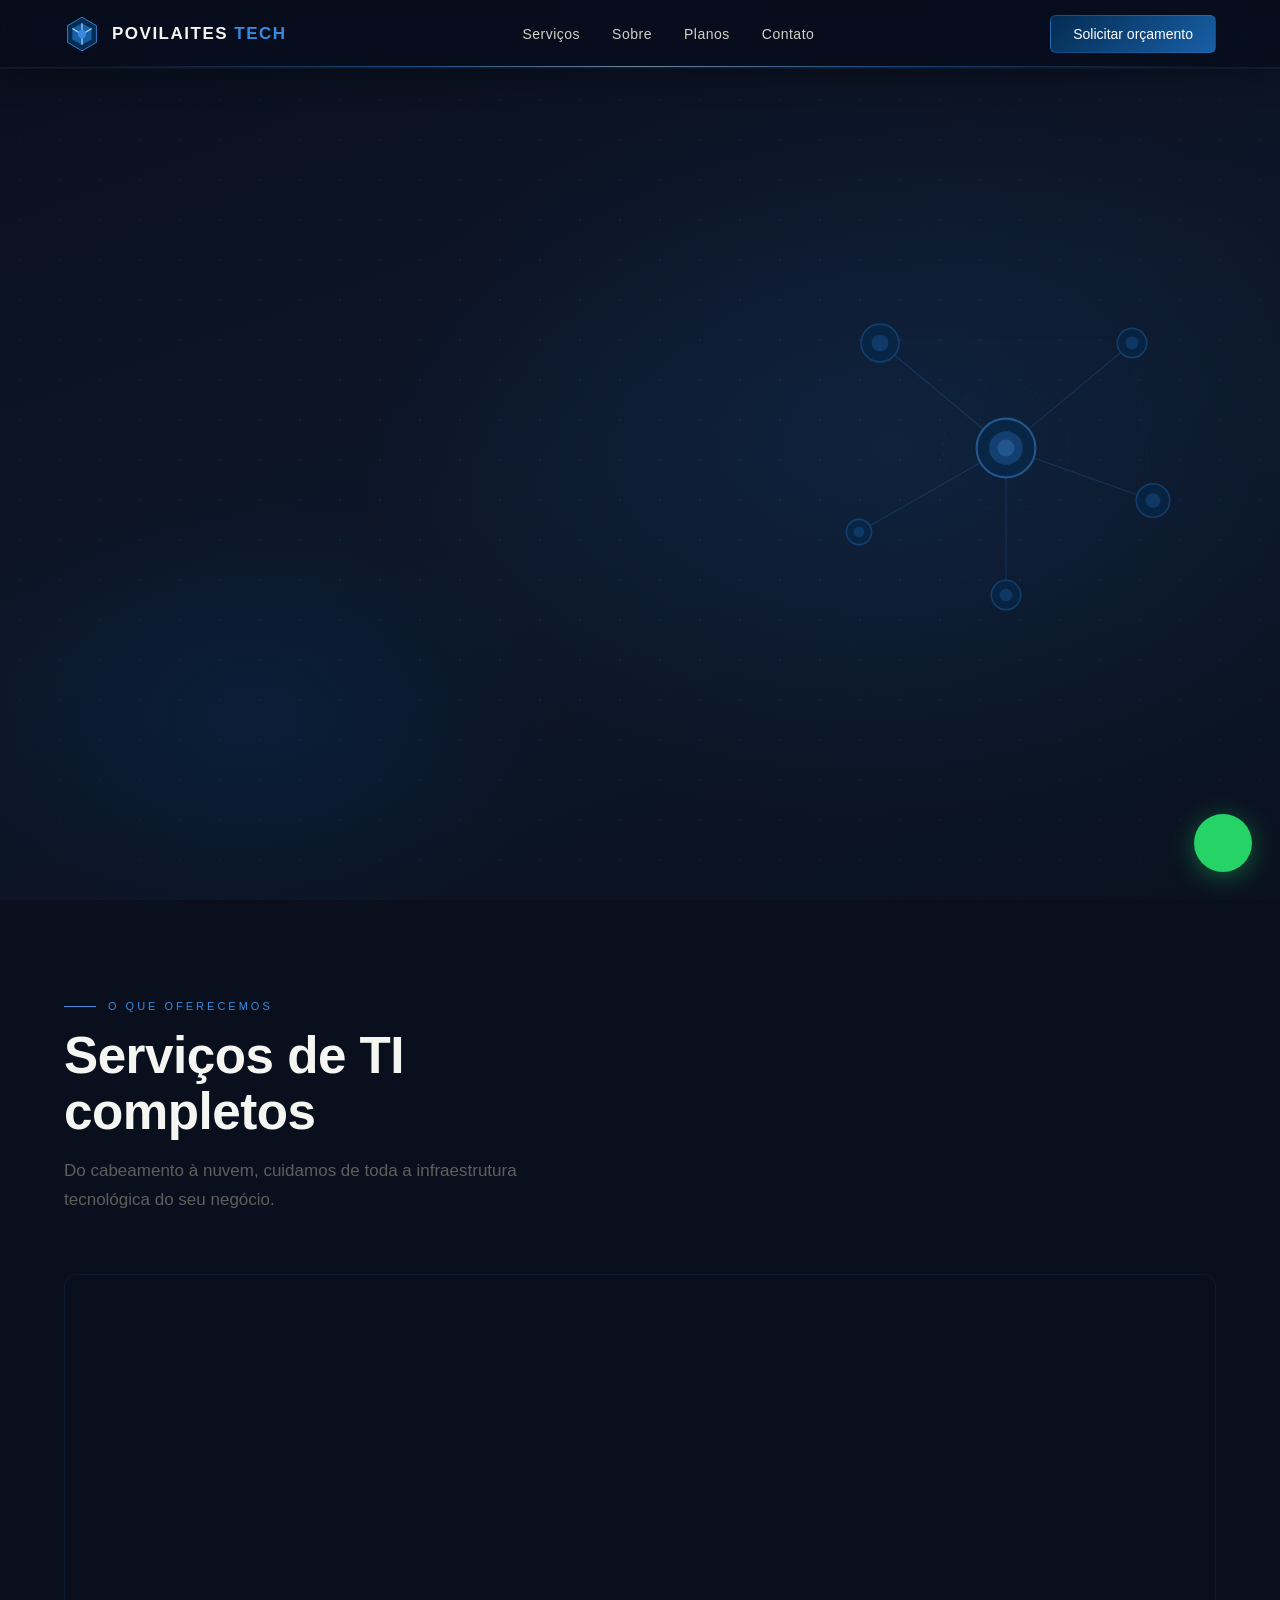
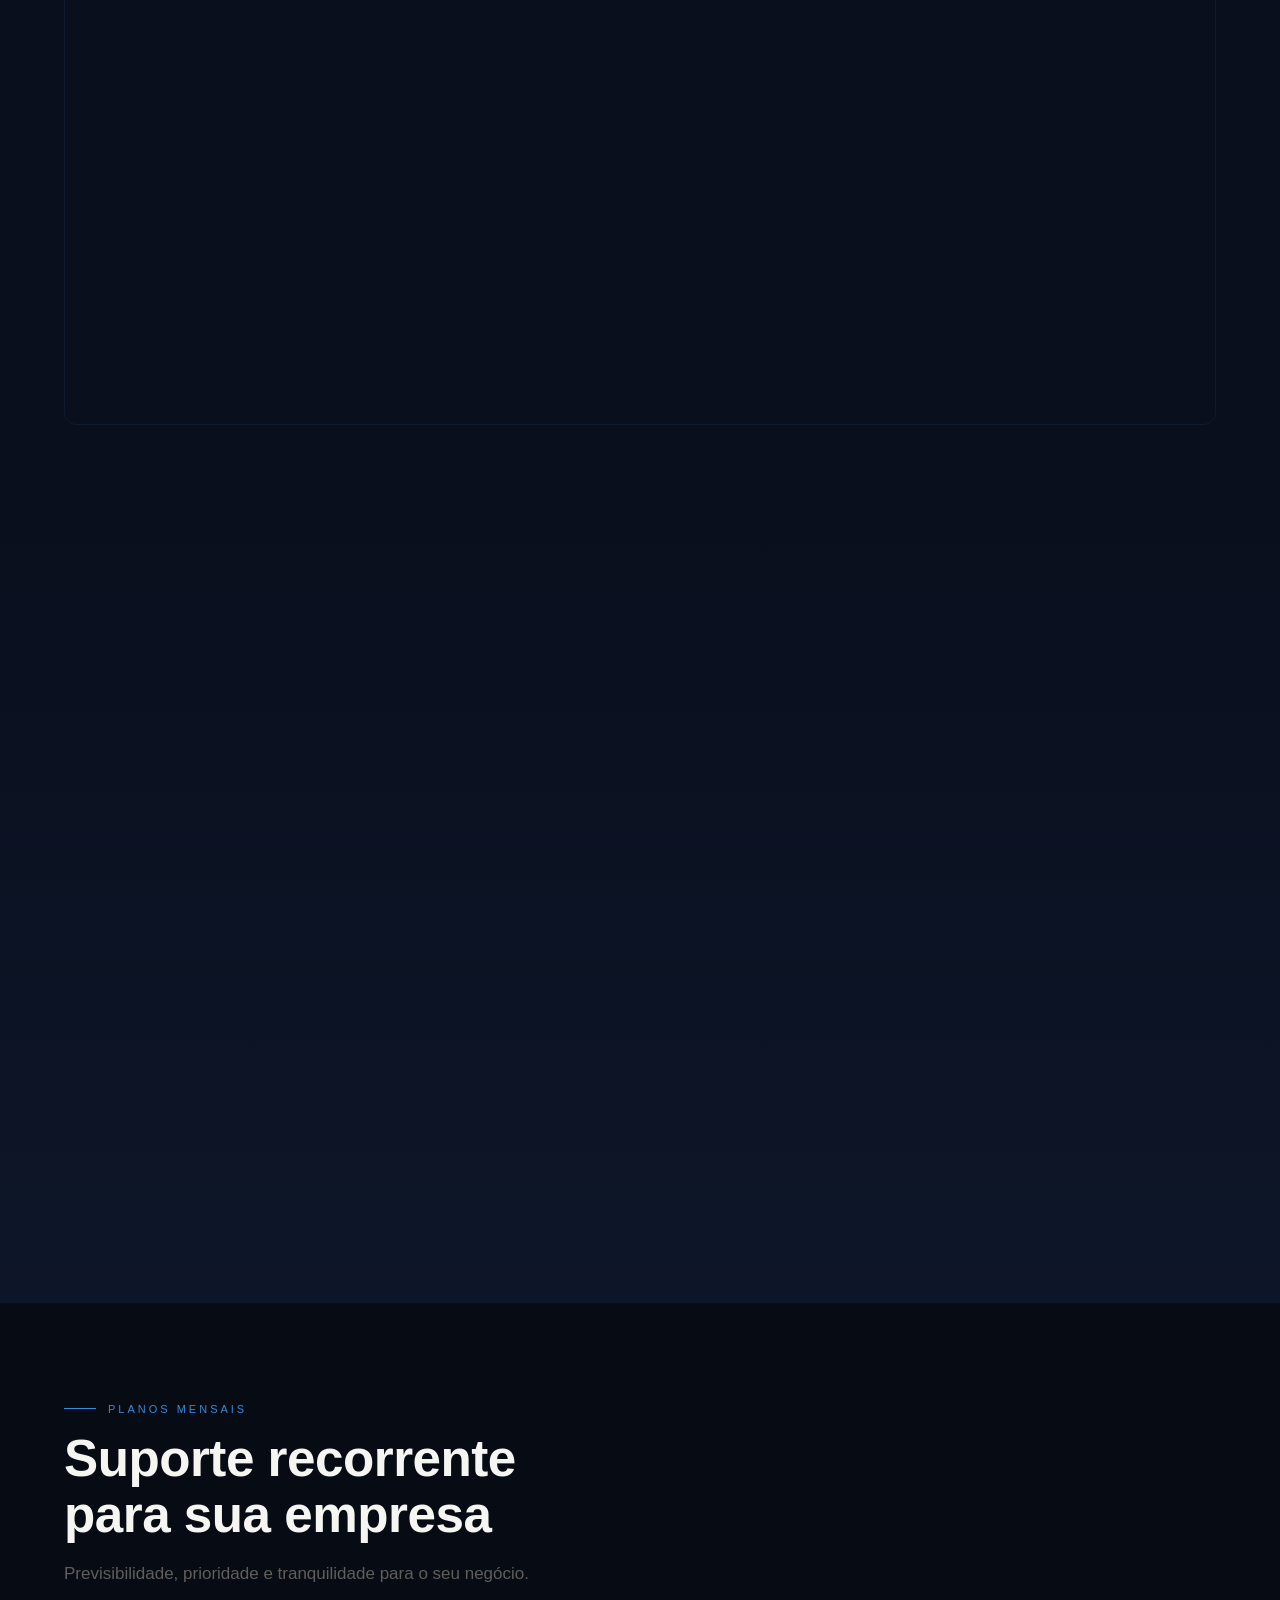
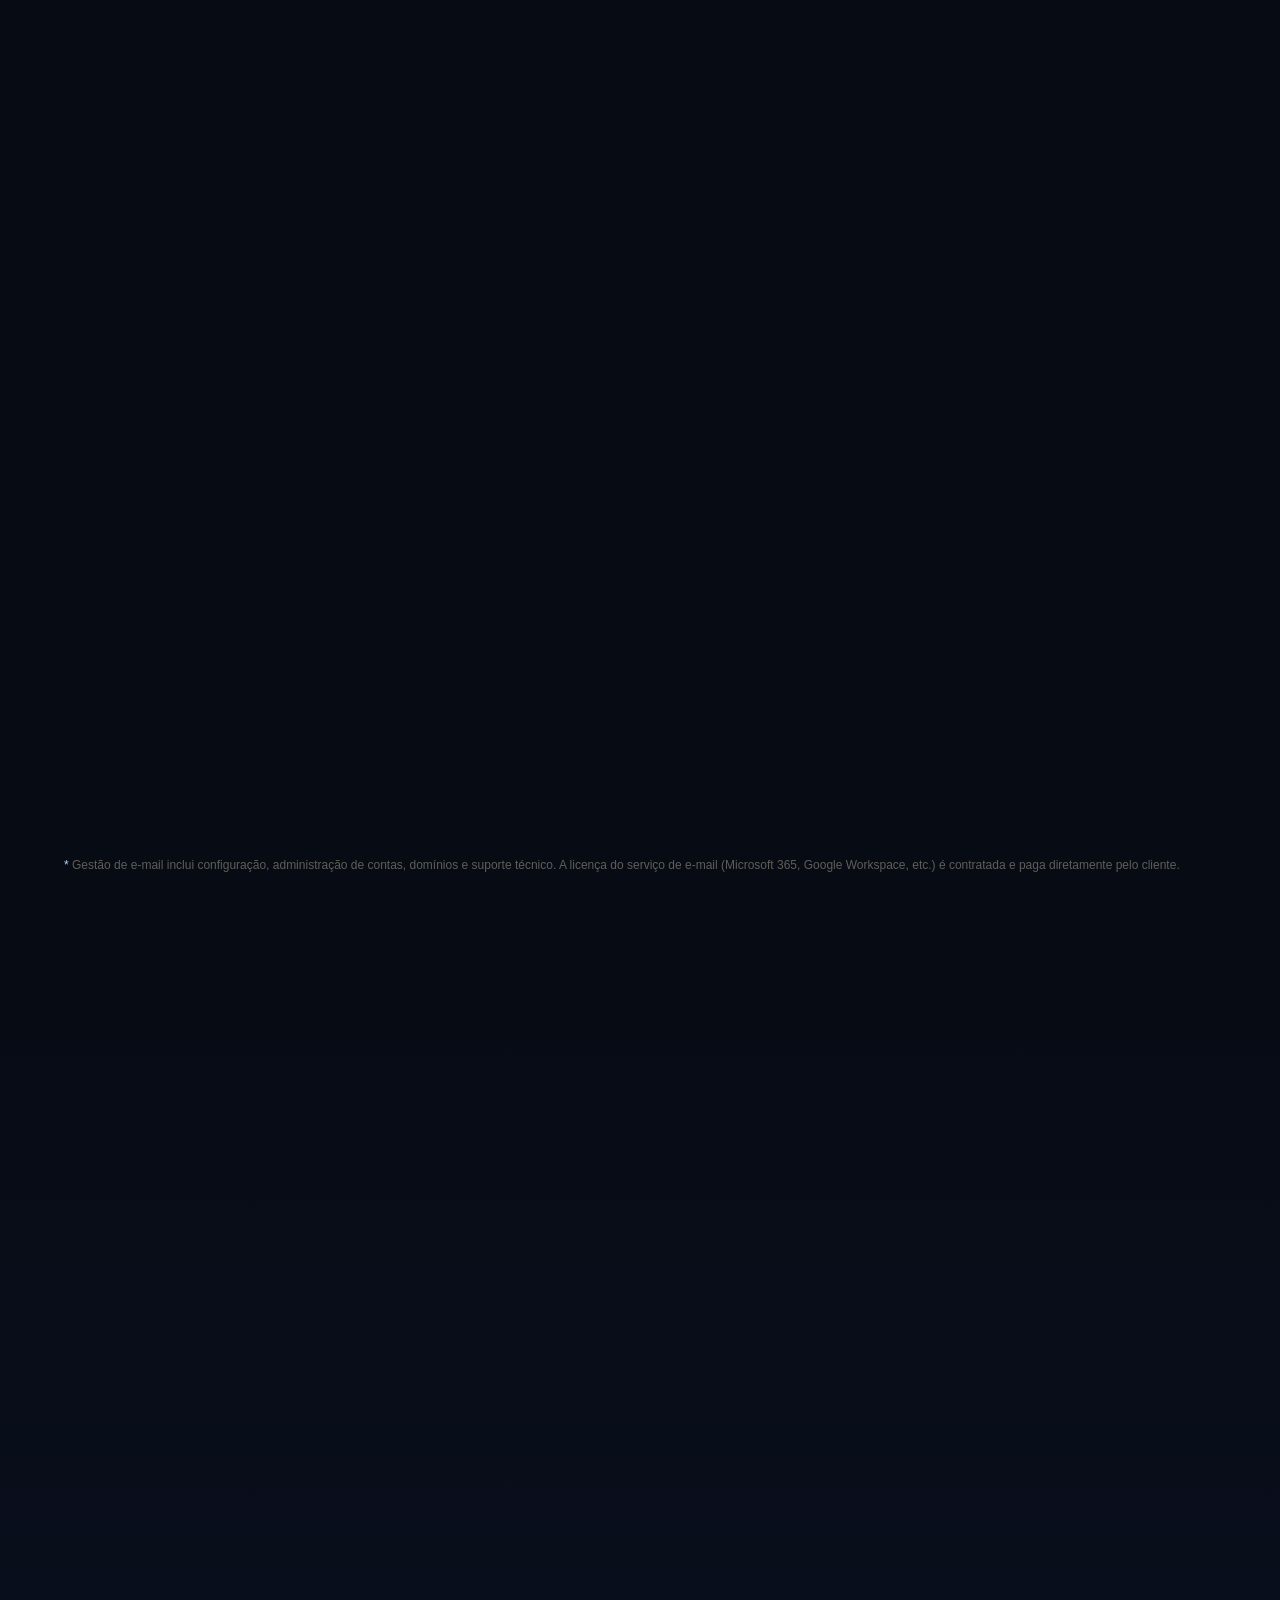
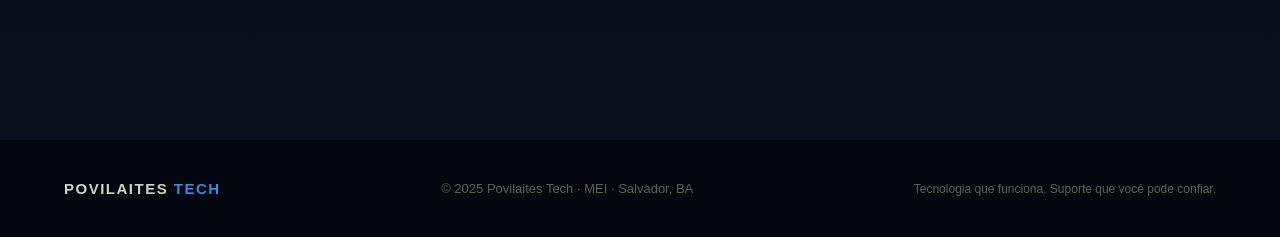
==== commit 2530f803: "Update index.html" ====
--- a/styles.css
+++ b/styles.css
@@ -17,21 +17,60 @@
   /* NAV */
   nav {
     position: fixed; top: 0; left: 0; right: 0; z-index: 100;
-    padding: 20px 5%;
+    padding: 0 5%;
+    height: 68px;
     display: flex; justify-content: space-between; align-items: center;
-    background: rgba(10, 15, 30, 0.85);
-    backdrop-filter: blur(12px);
-    border-bottom: 1px solid rgba(55, 138, 221, 0.15);
+    background: rgba(8, 12, 24, 0.75);
+    backdrop-filter: blur(24px) saturate(180%);
+    -webkit-backdrop-filter: blur(24px) saturate(180%);
+    border-bottom: 1px solid rgba(55, 138, 221, 0.12);
+    box-shadow: 0 1px 0 rgba(55, 138, 221, 0.08), 0 8px 32px rgba(0,0,0,0.3);
+    transition: background 0.3s, box-shadow 0.3s;
+  }
+  nav::after {
+    content: '';
+    position: absolute; bottom: 0; left: 5%; right: 5%;
+    height: 1px;
+    background: linear-gradient(90deg, transparent, rgba(55,138,221,0.5) 30%, rgba(181,212,244,0.6) 50%, rgba(55,138,221,0.5) 70%, transparent);
   }
   .nav-logo { display: flex; align-items: center; gap: 12px; text-decoration: none; }
   .nav-logo svg { width: 36px; height: 36px; }
   .nav-logo-text { font-family: 'Syne', sans-serif; font-size: 17px; font-weight: 700; letter-spacing: 1.5px; color: var(--off-white); }
   .nav-logo-text span { color: var(--blue-mid); }
   .nav-links { display: flex; gap: 32px; list-style: none; }
-  .nav-links a { color: var(--gray-light); text-decoration: none; font-size: 14px; letter-spacing: 0.5px; transition: color 0.2s; }
-  .nav-links a:hover { color: var(--blue-light); }
-  .nav-cta { background: var(--blue); color: white; padding: 10px 22px; border-radius: 6px; text-decoration: none; font-size: 14px; font-weight: 500; transition: background 0.2s, transform 0.1s; }
-  .nav-cta:hover { background: var(--blue-mid); transform: translateY(-1px); }
+  .nav-links a {
+    color: var(--gray-light); text-decoration: none; font-size: 14px; letter-spacing: 0.5px;
+    position: relative; padding-bottom: 4px;
+    transition: color 0.25s;
+  }
+  .nav-links a::after {
+    content: '';
+    position: absolute; bottom: 0; left: 0; right: 0;
+    height: 1.5px;
+    background: linear-gradient(90deg, var(--blue), var(--blue-mid));
+    transform: scaleX(0); transform-origin: left;
+    transition: transform 0.3s cubic-bezier(0.4, 0, 0.2, 1);
+    border-radius: 2px;
+  }
+  .nav-links a:hover { color: var(--off-white); }
+  .nav-links a:hover::after { transform: scaleX(1); }
+  .nav-cta {
+    background: linear-gradient(135deg, var(--navy) 0%, var(--blue) 100%);
+    color: white; padding: 10px 22px; border-radius: 6px;
+    text-decoration: none; font-size: 14px; font-weight: 500;
+    border: 1px solid rgba(55,138,221,0.3);
+    transition: all 0.25s;
+    position: relative; overflow: hidden;
+  }
+  .nav-cta::before {
+    content: '';
+    position: absolute; inset: 0;
+    background: linear-gradient(135deg, var(--blue) 0%, var(--blue-mid) 100%);
+    opacity: 0; transition: opacity 0.25s;
+  }
+  .nav-cta:hover::before { opacity: 1; }
+  .nav-cta:hover { transform: translateY(-1px); box-shadow: 0 4px 16px rgba(55,138,221,0.3); }
+  .nav-cta span { position: relative; z-index: 1; }
 
   /* HERO */
   #hero { min-height: 100vh; display: flex; align-items: center; padding: 120px 5% 80px; position: relative; overflow: hidden; }
@@ -174,4 +213,4 @@
     #sobre, #contato { grid-template-columns: 1fr; gap: 40px; }
     .hero-stats { gap: 24px; }
     .nav-links { display: none; }
-  }+  }
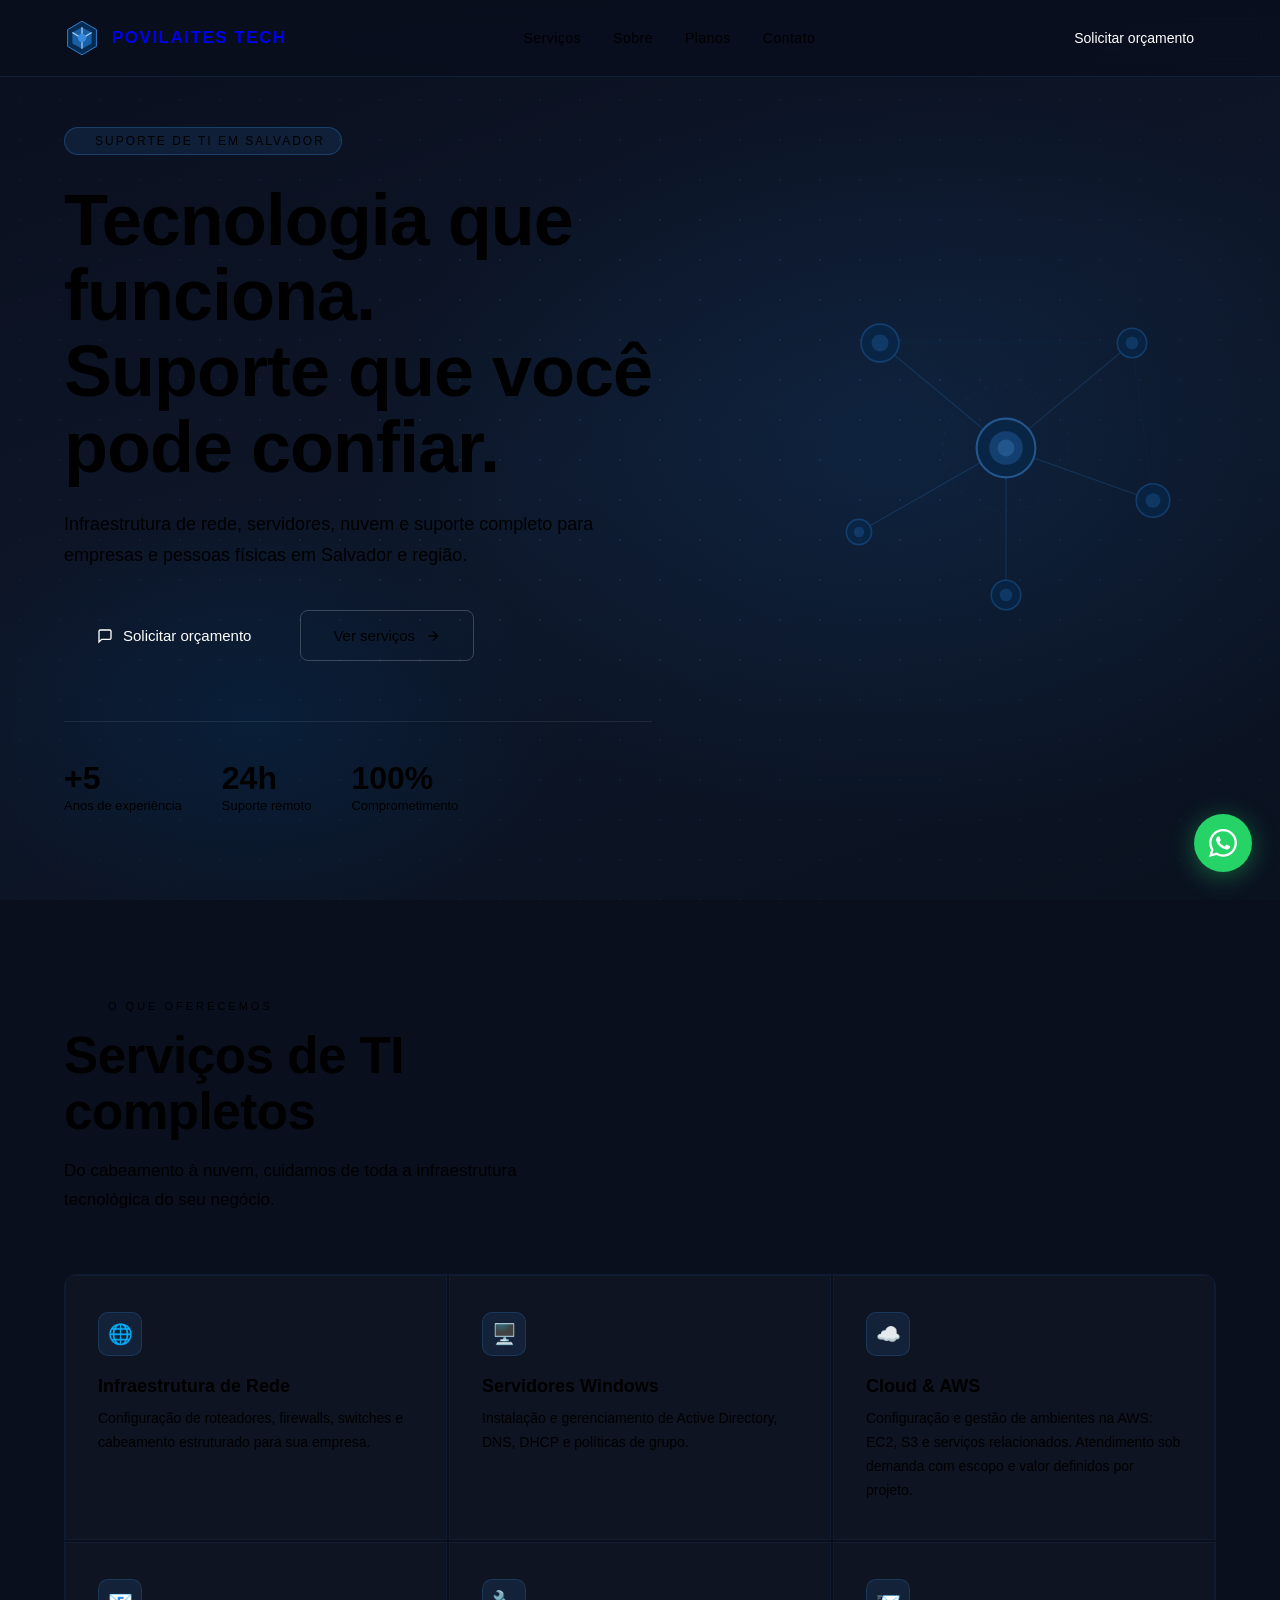
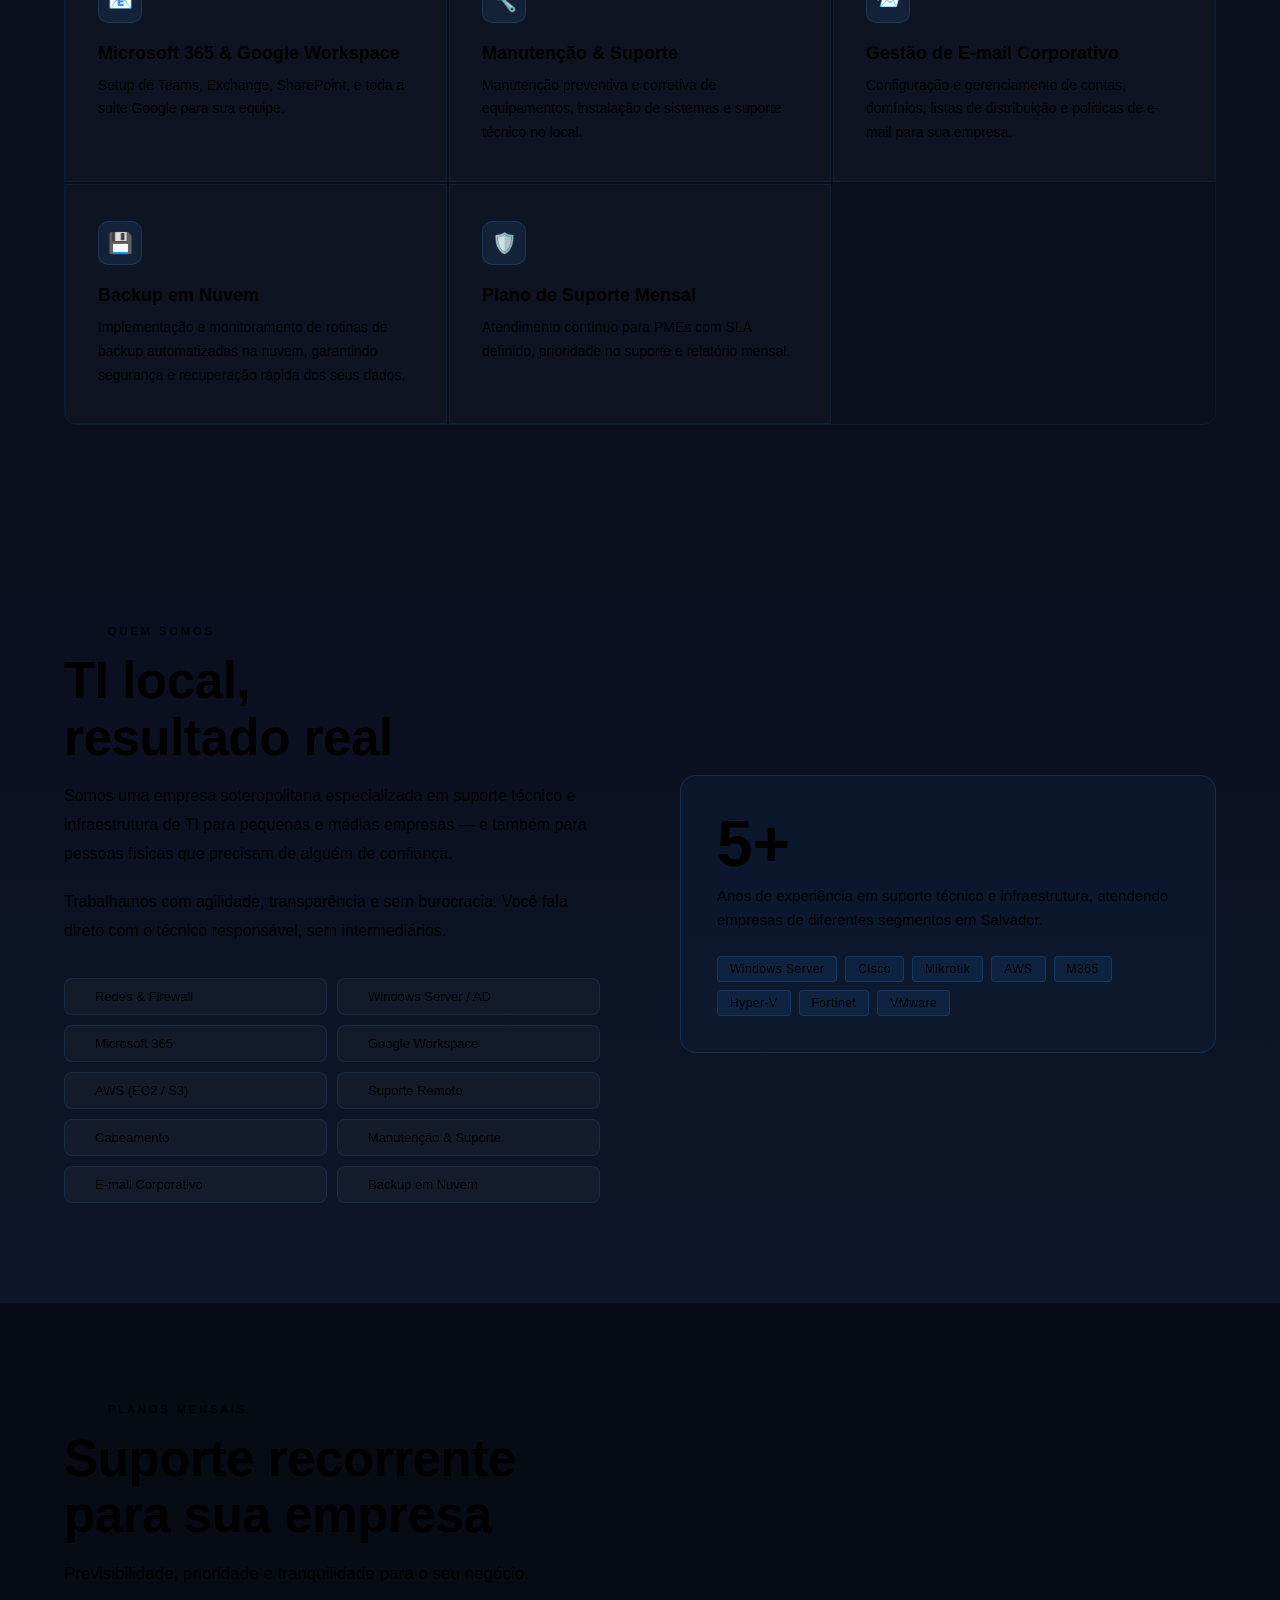
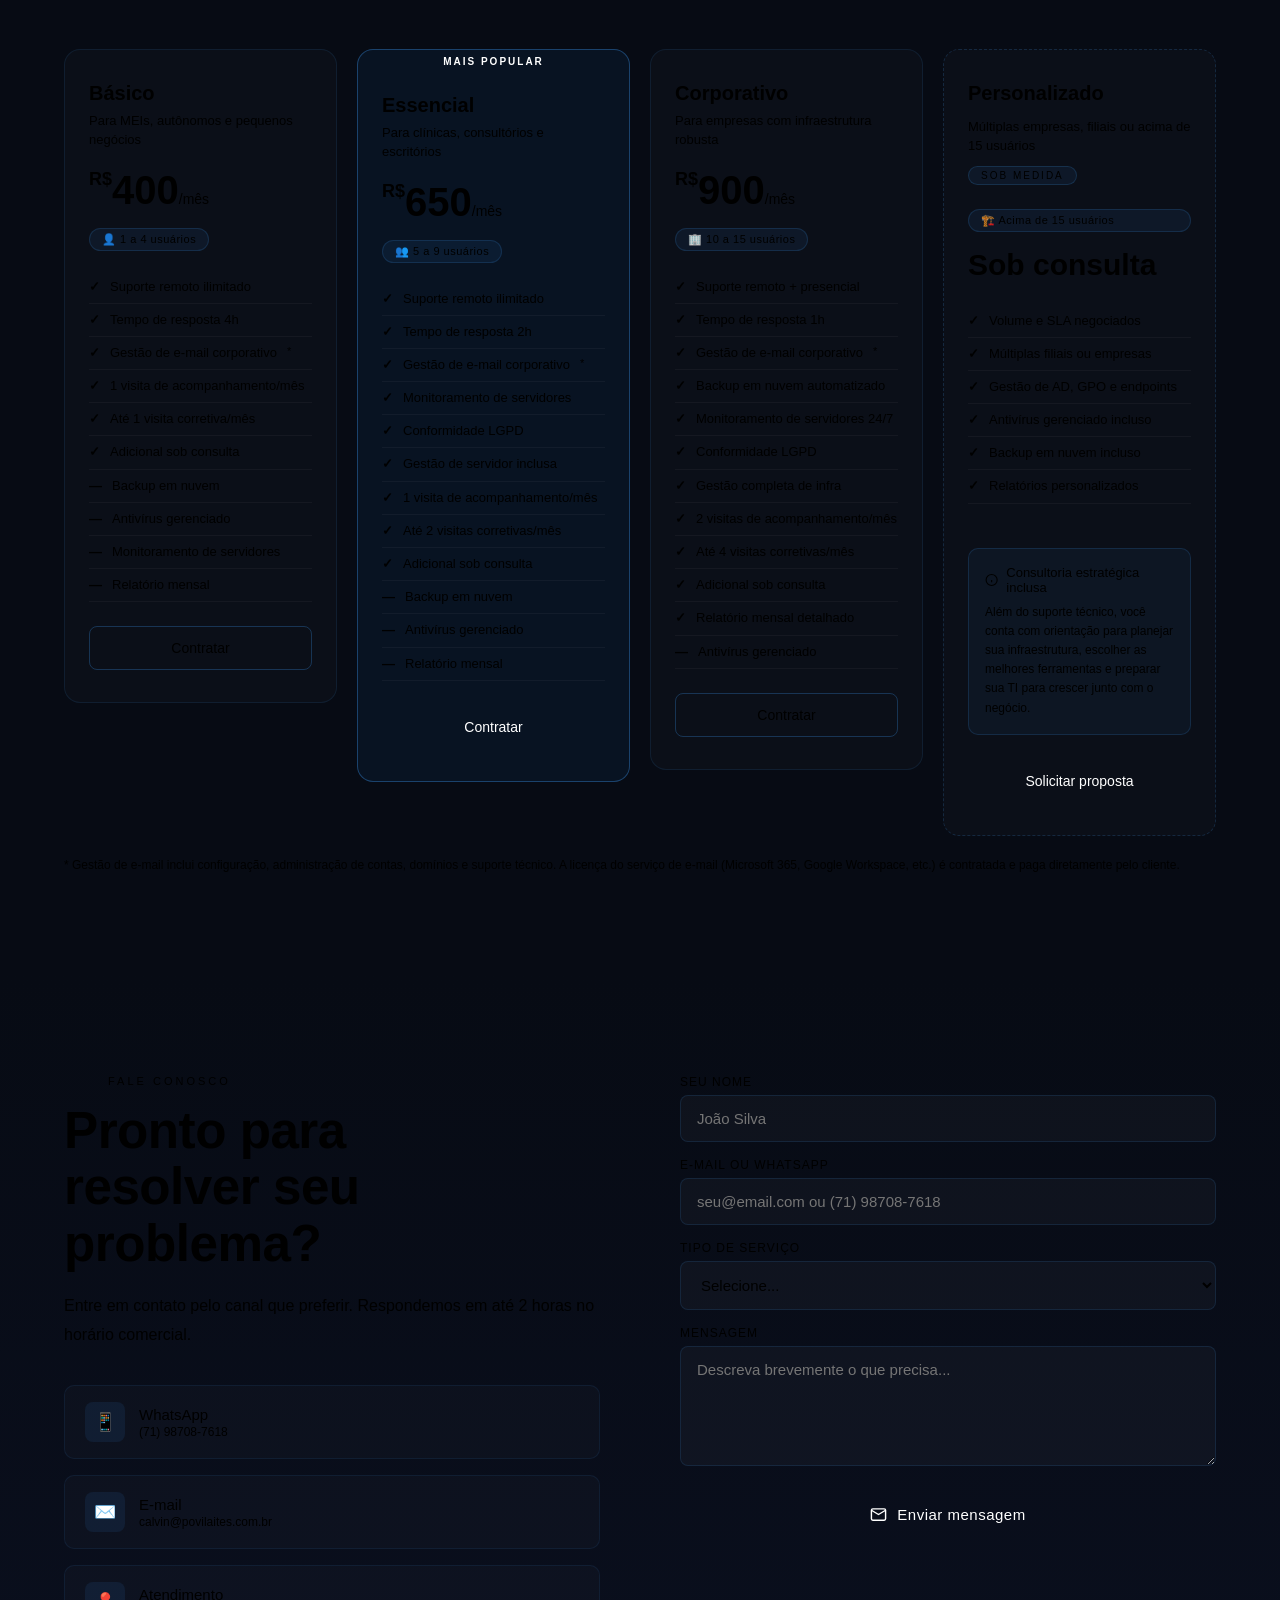
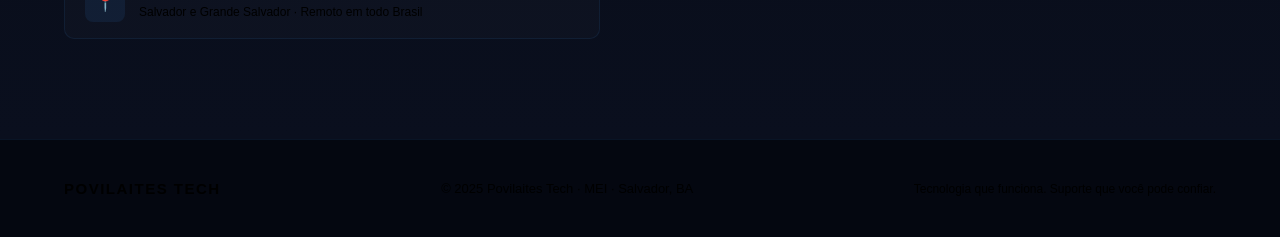
==== commit fb4c46d3: "Update index.html" ====
--- a/index.html
+++ b/index.html
@@ -198,8 +198,6 @@
         <div class="plan-feature muted">Backup em nuvem</div>
         <div class="plan-feature muted">Antivírus gerenciado</div>
         <div class="plan-feature muted">Monitoramento de servidores</div>
-        <div class="plan-feature muted">Conformidade LGPD</div>
-        <div class="plan-feature muted">Gestão de servidor</div>
         <div class="plan-feature muted">Relatório mensal</div>
       </div>
       <a href="https://wa.me/5571987087618?text=Ol%C3%A1%21%20Vim%20pelo%20site%20da%20Povilaites%20Tech%20e%20tenho%20interesse%20no%20%2APlano%20B%C3%A1sico%2A%20%281%20a%204%20usu%C3%A1rios%20-%20R%24400/m%C3%AAs%29.%20Gostaria%20de%20mais%20informa%C3%A7%C3%B5es." target="_blank" class="plan-btn plan-btn-outline">Contratar</a>
@@ -223,7 +221,6 @@
         <div class="plan-feature muted">Backup em nuvem</div>
         <div class="plan-feature muted">Antivírus gerenciado</div>
         <div class="plan-feature muted">Relatório mensal</div>
-        <div class="plan-feature muted">Conformidade LGPD</div>
       </div>
       <a href="https://wa.me/5571987087618?text=Ol%C3%A1%21%20Vim%20pelo%20site%20da%20Povilaites%20Tech%20e%20tenho%20interesse%20no%20%2APlano%20B%C3%A1sico%2A%20%281%20a%204%20usu%C3%A1rios%20-%20R%24400/m%C3%AAs%29.%20Gostaria%20de%20mais%20informa%C3%A7%C3%B5es." target="_blank" class="plan-btn plan-btn-filled">Contratar</a>
     </div>
@@ -293,11 +290,11 @@
           <div style="font-size:12px;color:var(--gray-mid);margin-top:2px">(71) 98708-7618</div>
         </div>
       </a>
-      <a href="/cdn-cgi/l/email-protection#85e6e4e9f3ecebc5f5eaf3ece9e4ecf1e0f6abe6eae8abe7f7" class="contact-link">
+      <a href="mailto:calvin@povilaites.com.br" class="contact-link">
         <div class="contact-icon">✉️</div>
         <div>
           <div style="font-weight:500">E-mail</div>
-          <div style="font-size:12px;color:var(--gray-mid);margin-top:2px"><span class="__cf_email__" data-cfemail="6300020f150a0d23130c150a0f020a1706104d000c0e4d0111">[email&#160;protected]</span></div>
+          <div style="font-size:12px;color:var(--gray-mid);margin-top:2px">calvin@povilaites.com.br</div>
         </div>
       </a>
       <a href="#" class="contact-link">
@@ -355,4 +352,10 @@
 
 <a href="https://wa.me/5571987087618?text=Olá!%20Vim%20pelo%20site%20e%20gostaria%20de%20solicitar%20um%20orçamento." class="whatsapp-float" target="_blank" aria-label="Chamar no WhatsApp">
   <svg width="28" height="28" viewBox="0 0 24 24" fill="white">
-    <path d="M17.472 14.382c-.297-.149-1.758-.867-2.03-.967-.273-.099-.471-.148-.67.15-.197.297-.767.966-.94 1.164-.173.199-.347.223-.644.075-.297-.15-1.255-.463-2.39-1.475-.883-.788-1.48-1.761-1.653-2.059-.173-.297-.018-.458.13-.606.134-.133.298-.347.446-.52.149-.174.198-.298.298-.497.099-.198.05-.371-.025-.52-.075-.149-.669-1.612-.916-2.207-.242-.579-.487-.5-.669-.51-.173-.008-.371-.01-.57-.01-.198 0-.52.074-.792.372-.272.297-1.04 1.016-1.04 2.479 0 1.462 1.065 2.875 1.213 3.074.149.198 2.096 3.2 5.077 4.487.709.306 1.262.489 1.694.625.712.227 1.36.195 1.871.118.571-.085 1.758-.719 2.006-1.413.248-.694.248-1.289.173-1.413-.074-.124-.272-.198-.57-.347m-5.421 7.403h-.004a9.87 9.87 0 01-5.031-1.378l-.361-.214-3.741.982.998-3.648-.235-.374a9.86 9.86 0 01-1.51-5.26c.001-5.45 4.436-9.884 9.888-9.884 2.64 0 5.122 1.03 6.988 2.898a9.825 9.825 0 012.893 6.994c-.003 5.45-4.437 9.884-9.885 9.884m8.413-18.297A11.815 11.815 0 0012.05 0C5.495 0 .16 5.335.157 11.892c0 2.096.547 4.142 1.588 5.945L.057 24l6.305-1.654a11.882 11.882 0 005.683
+    <path d="M17.472 14.382c-.297-.149-1.758-.867-2.03-.967-.273-.099-.471-.148-.67.15-.197.297-.767.966-.94 1.164-.173.199-.347.223-.644.075-.297-.15-1.255-.463-2.39-1.475-.883-.788-1.48-1.761-1.653-2.059-.173-.297-.018-.458.13-.606.134-.133.298-.347.446-.52.149-.174.198-.298.298-.497.099-.198.05-.371-.025-.52-.075-.149-.669-1.612-.916-2.207-.242-.579-.487-.5-.669-.51-.173-.008-.371-.01-.57-.01-.198 0-.52.074-.792.372-.272.297-1.04 1.016-1.04 2.479 0 1.462 1.065 2.875 1.213 3.074.149.198 2.096 3.2 5.077 4.487.709.306 1.262.489 1.694.625.712.227 1.36.195 1.871.118.571-.085 1.758-.719 2.006-1.413.248-.694.248-1.289.173-1.413-.074-.124-.272-.198-.57-.347m-5.421 7.403h-.004a9.87 9.87 0 01-5.031-1.378l-.361-.214-3.741.982.998-3.648-.235-.374a9.86 9.86 0 01-1.51-5.26c.001-5.45 4.436-9.884 9.888-9.884 2.64 0 5.122 1.03 6.988 2.898a9.825 9.825 0 012.893 6.994c-.003 5.45-4.437 9.884-9.885 9.884m8.413-18.297A11.815 11.815 0 0012.05 0C5.495 0 .16 5.335.157 11.892c0 2.096.547 4.142 1.588 5.945L.057 24l6.305-1.654a11.882 11.882 0 005.683 1.448h.005c6.554 0 11.89-5.335 11.893-11.893a11.821 11.821 0 00-3.48-8.413z"/>
+  </svg>
+</a>
+
+<script src="script.js"></script>
+</body>
+</html>
--- a/styles.css
+++ b/styles.css
@@ -1,4 +1,4 @@
-:root {
+root {
     --navy: #042C53;
     --blue: #185FA5;
     --blue-mid: #378ADD;
@@ -17,60 +17,21 @@
   /* NAV */
   nav {
     position: fixed; top: 0; left: 0; right: 0; z-index: 100;
-    padding: 0 5%;
-    height: 68px;
+    padding: 20px 5%;
     display: flex; justify-content: space-between; align-items: center;
-    background: rgba(8, 12, 24, 0.75);
-    backdrop-filter: blur(24px) saturate(180%);
-    -webkit-backdrop-filter: blur(24px) saturate(180%);
-    border-bottom: 1px solid rgba(55, 138, 221, 0.12);
-    box-shadow: 0 1px 0 rgba(55, 138, 221, 0.08), 0 8px 32px rgba(0,0,0,0.3);
-    transition: background 0.3s, box-shadow 0.3s;
-  }
-  nav::after {
-    content: '';
-    position: absolute; bottom: 0; left: 5%; right: 5%;
-    height: 1px;
-    background: linear-gradient(90deg, transparent, rgba(55,138,221,0.5) 30%, rgba(181,212,244,0.6) 50%, rgba(55,138,221,0.5) 70%, transparent);
+    background: rgba(10, 15, 30, 0.85);
+    backdrop-filter: blur(12px);
+    border-bottom: 1px solid rgba(55, 138, 221, 0.15);
   }
   .nav-logo { display: flex; align-items: center; gap: 12px; text-decoration: none; }
   .nav-logo svg { width: 36px; height: 36px; }
   .nav-logo-text { font-family: 'Syne', sans-serif; font-size: 17px; font-weight: 700; letter-spacing: 1.5px; color: var(--off-white); }
   .nav-logo-text span { color: var(--blue-mid); }
   .nav-links { display: flex; gap: 32px; list-style: none; }
-  .nav-links a {
-    color: var(--gray-light); text-decoration: none; font-size: 14px; letter-spacing: 0.5px;
-    position: relative; padding-bottom: 4px;
-    transition: color 0.25s;
-  }
-  .nav-links a::after {
-    content: '';
-    position: absolute; bottom: 0; left: 0; right: 0;
-    height: 1.5px;
-    background: linear-gradient(90deg, var(--blue), var(--blue-mid));
-    transform: scaleX(0); transform-origin: left;
-    transition: transform 0.3s cubic-bezier(0.4, 0, 0.2, 1);
-    border-radius: 2px;
-  }
-  .nav-links a:hover { color: var(--off-white); }
-  .nav-links a:hover::after { transform: scaleX(1); }
-  .nav-cta {
-    background: linear-gradient(135deg, var(--navy) 0%, var(--blue) 100%);
-    color: white; padding: 10px 22px; border-radius: 6px;
-    text-decoration: none; font-size: 14px; font-weight: 500;
-    border: 1px solid rgba(55,138,221,0.3);
-    transition: all 0.25s;
-    position: relative; overflow: hidden;
-  }
-  .nav-cta::before {
-    content: '';
-    position: absolute; inset: 0;
-    background: linear-gradient(135deg, var(--blue) 0%, var(--blue-mid) 100%);
-    opacity: 0; transition: opacity 0.25s;
-  }
-  .nav-cta:hover::before { opacity: 1; }
-  .nav-cta:hover { transform: translateY(-1px); box-shadow: 0 4px 16px rgba(55,138,221,0.3); }
-  .nav-cta span { position: relative; z-index: 1; }
+  .nav-links a { color: var(--gray-light); text-decoration: none; font-size: 14px; letter-spacing: 0.5px; transition: color 0.2s; }
+  .nav-links a:hover { color: var(--blue-light); }
+  .nav-cta { background: var(--blue); color: white; padding: 10px 22px; border-radius: 6px; text-decoration: none; font-size: 14px; font-weight: 500; transition: background 0.2s, transform 0.1s; }
+  .nav-cta:hover { background: var(--blue-mid); transform: translateY(-1px); }
 
   /* HERO */
   #hero { min-height: 100vh; display: flex; align-items: center; padding: 120px 5% 80px; position: relative; overflow: hidden; }
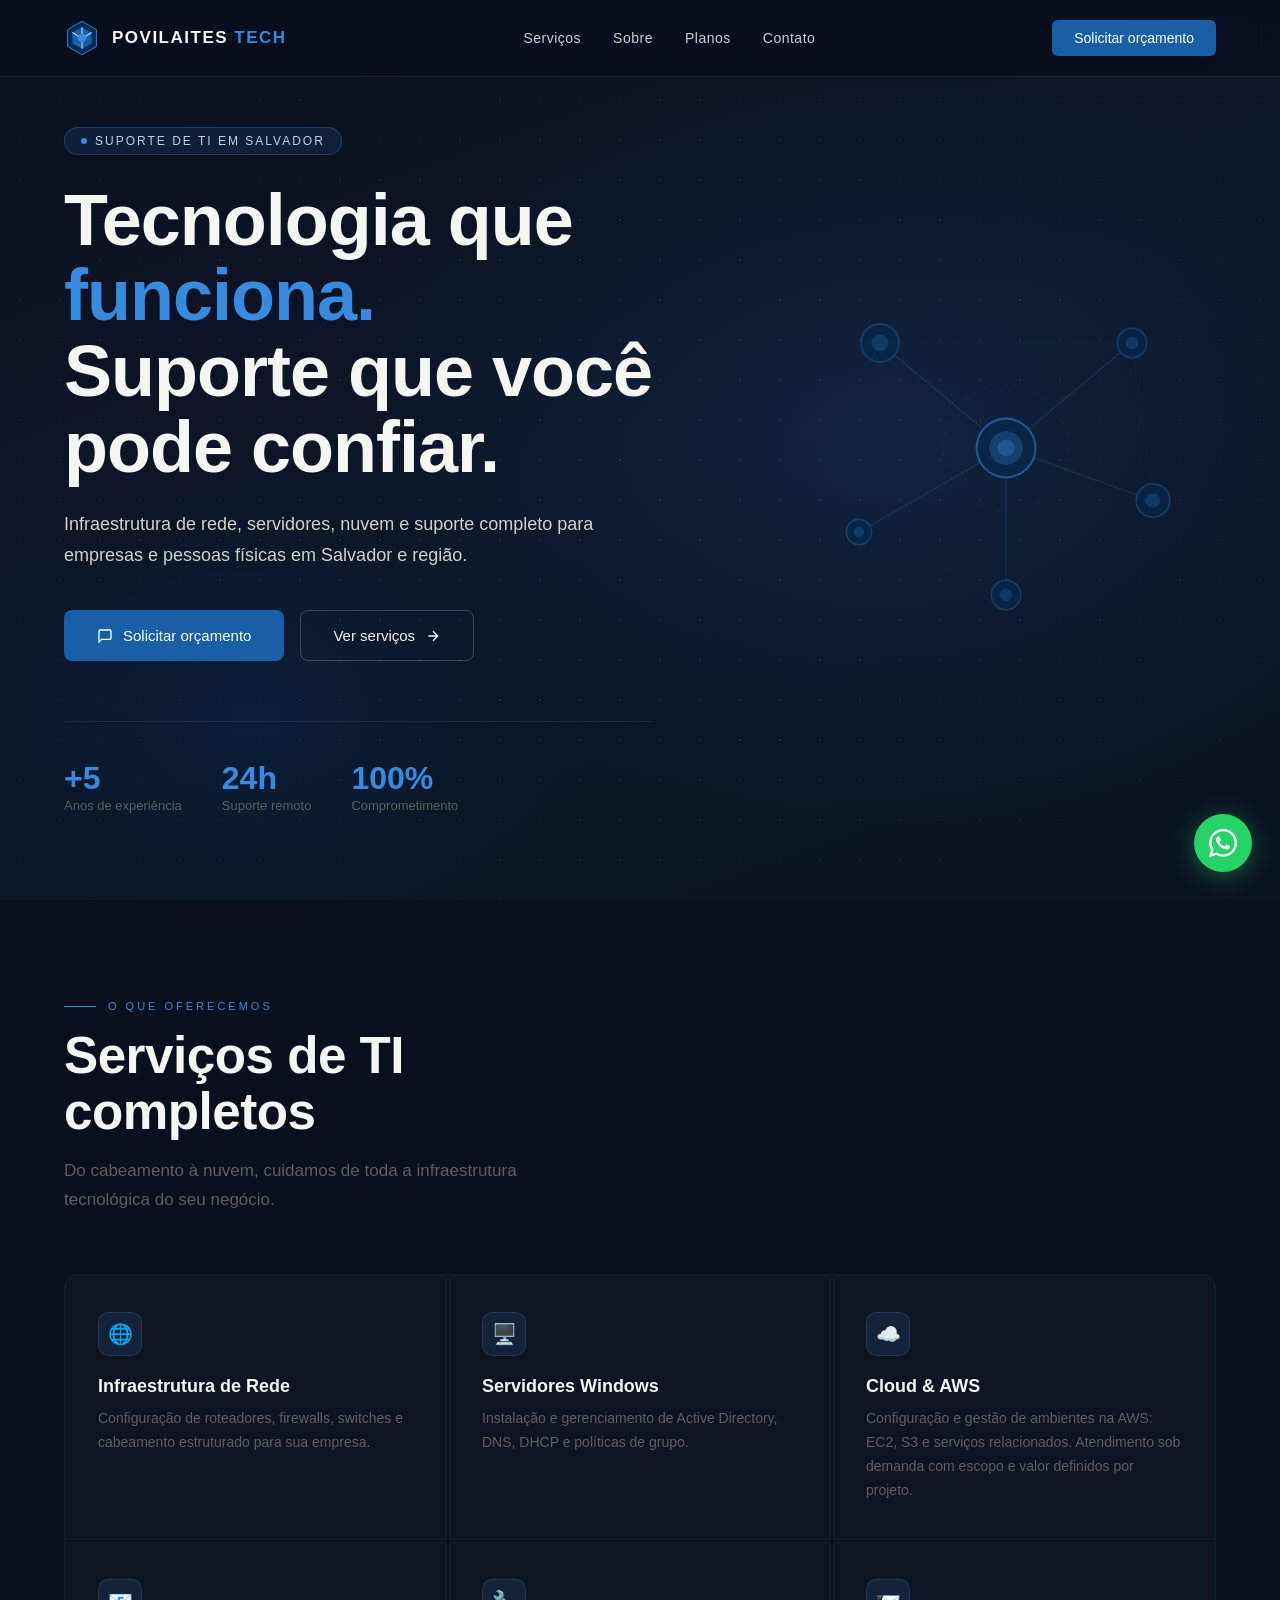
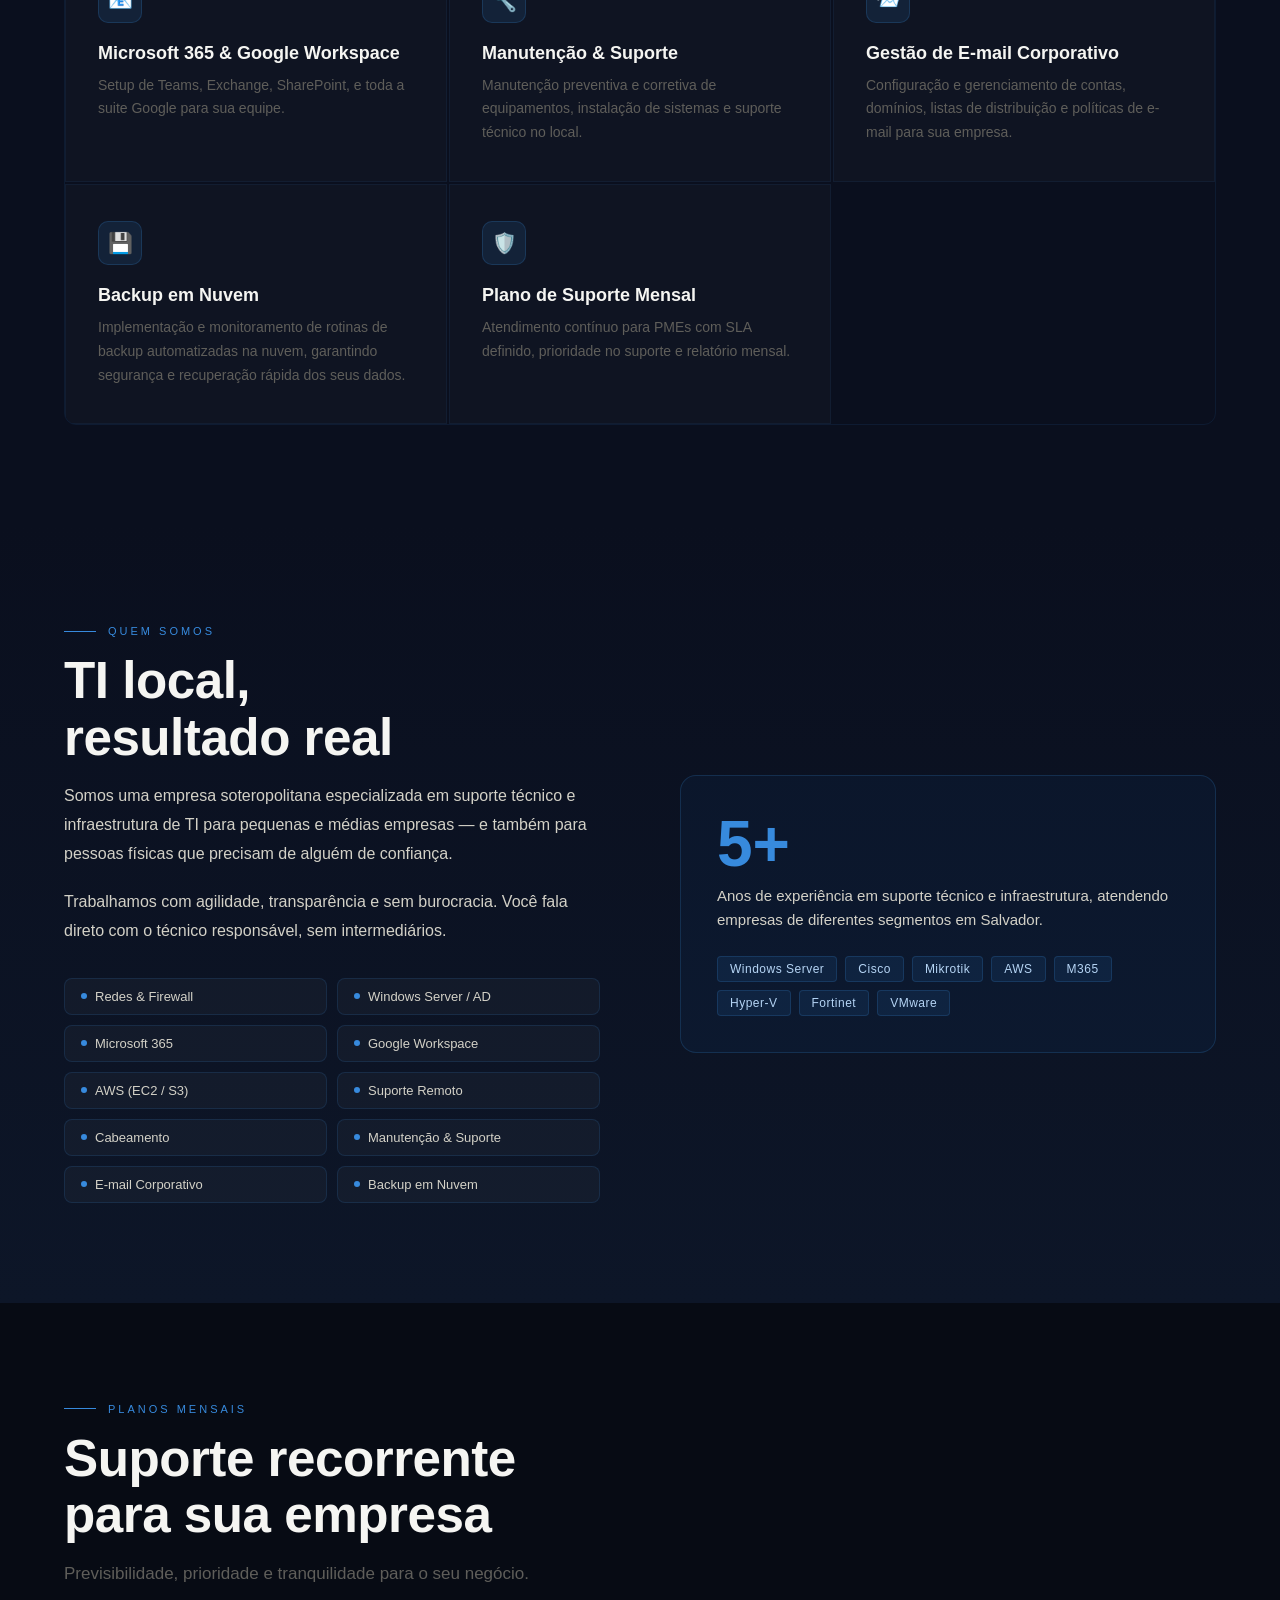
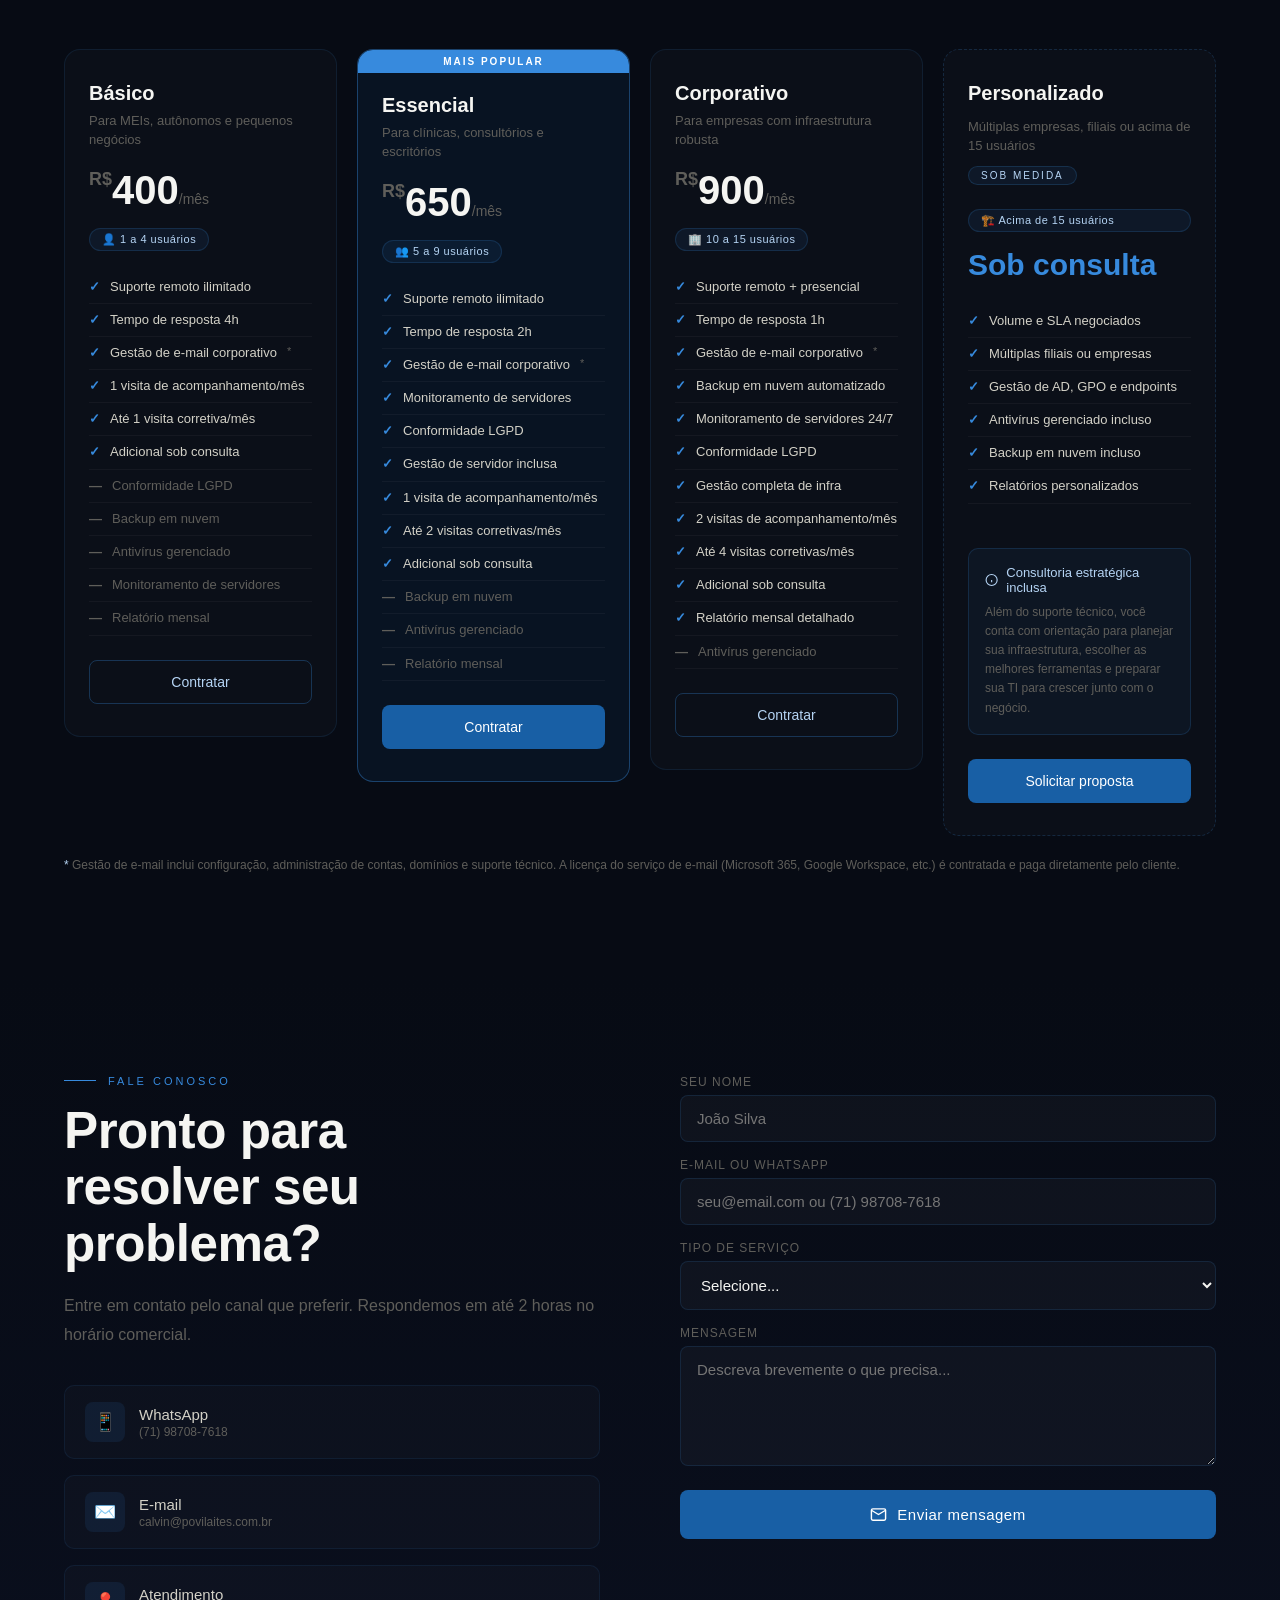
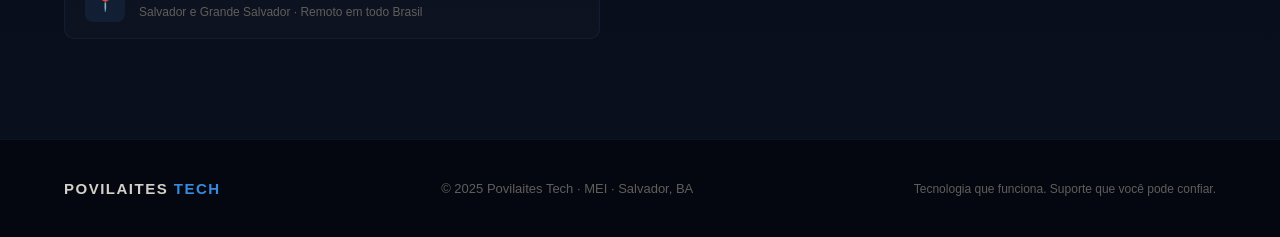
==== commit ce2d935f: "Update index.html" ====
--- a/index.html
+++ b/index.html
@@ -195,6 +195,7 @@
         <div class="plan-feature">1 visita de acompanhamento/mês</div>
         <div class="plan-feature">Até 1 visita corretiva/mês</div>
         <div class="plan-feature">Adicional sob consulta</div>
+        <div class="plan-feature muted">Conformidade LGPD</div>
         <div class="plan-feature muted">Backup em nuvem</div>
         <div class="plan-feature muted">Antivírus gerenciado</div>
         <div class="plan-feature muted">Monitoramento de servidores</div>
--- a/styles.css
+++ b/styles.css
@@ -1,4 +1,4 @@
-root {
+:root {
     --navy: #042C53;
     --blue: #185FA5;
     --blue-mid: #378ADD;
@@ -174,4 +174,4 @@
     #sobre, #contato { grid-template-columns: 1fr; gap: 40px; }
     .hero-stats { gap: 24px; }
     .nav-links { display: none; }
-  }
+  }
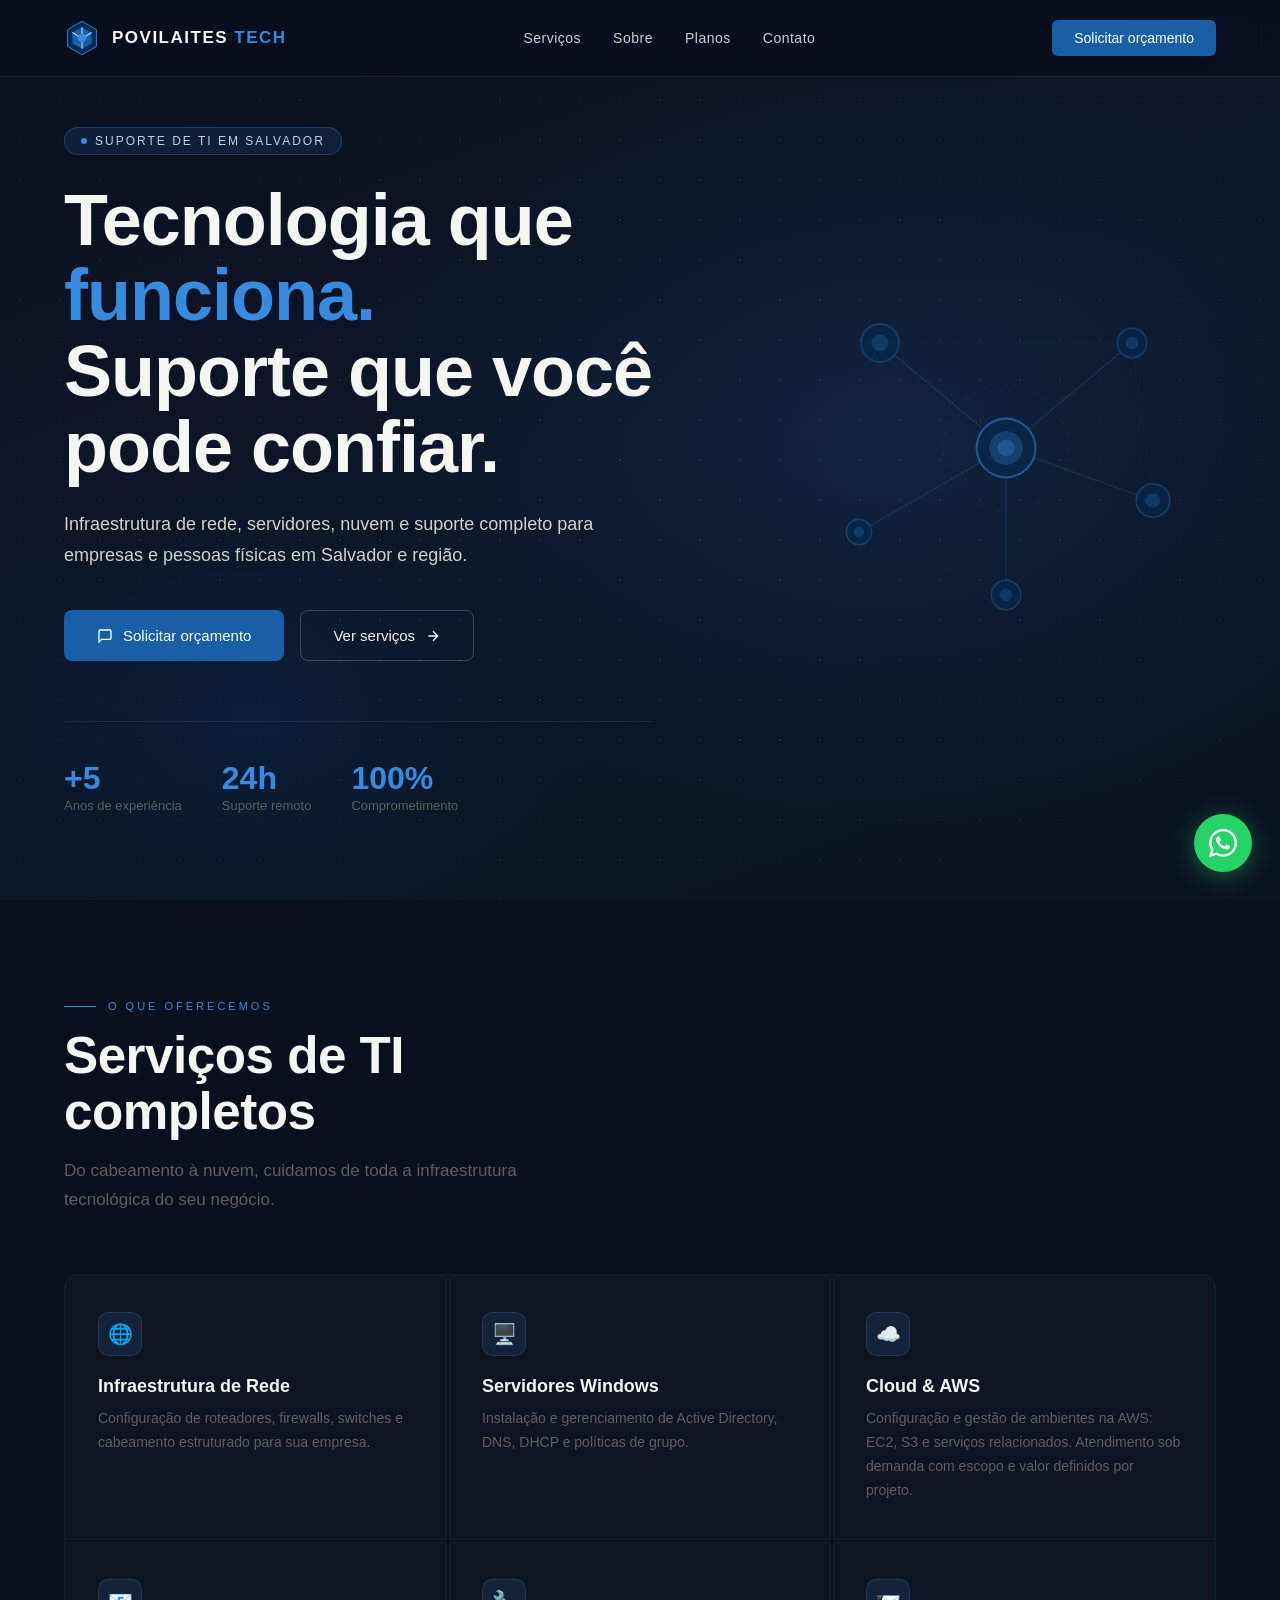
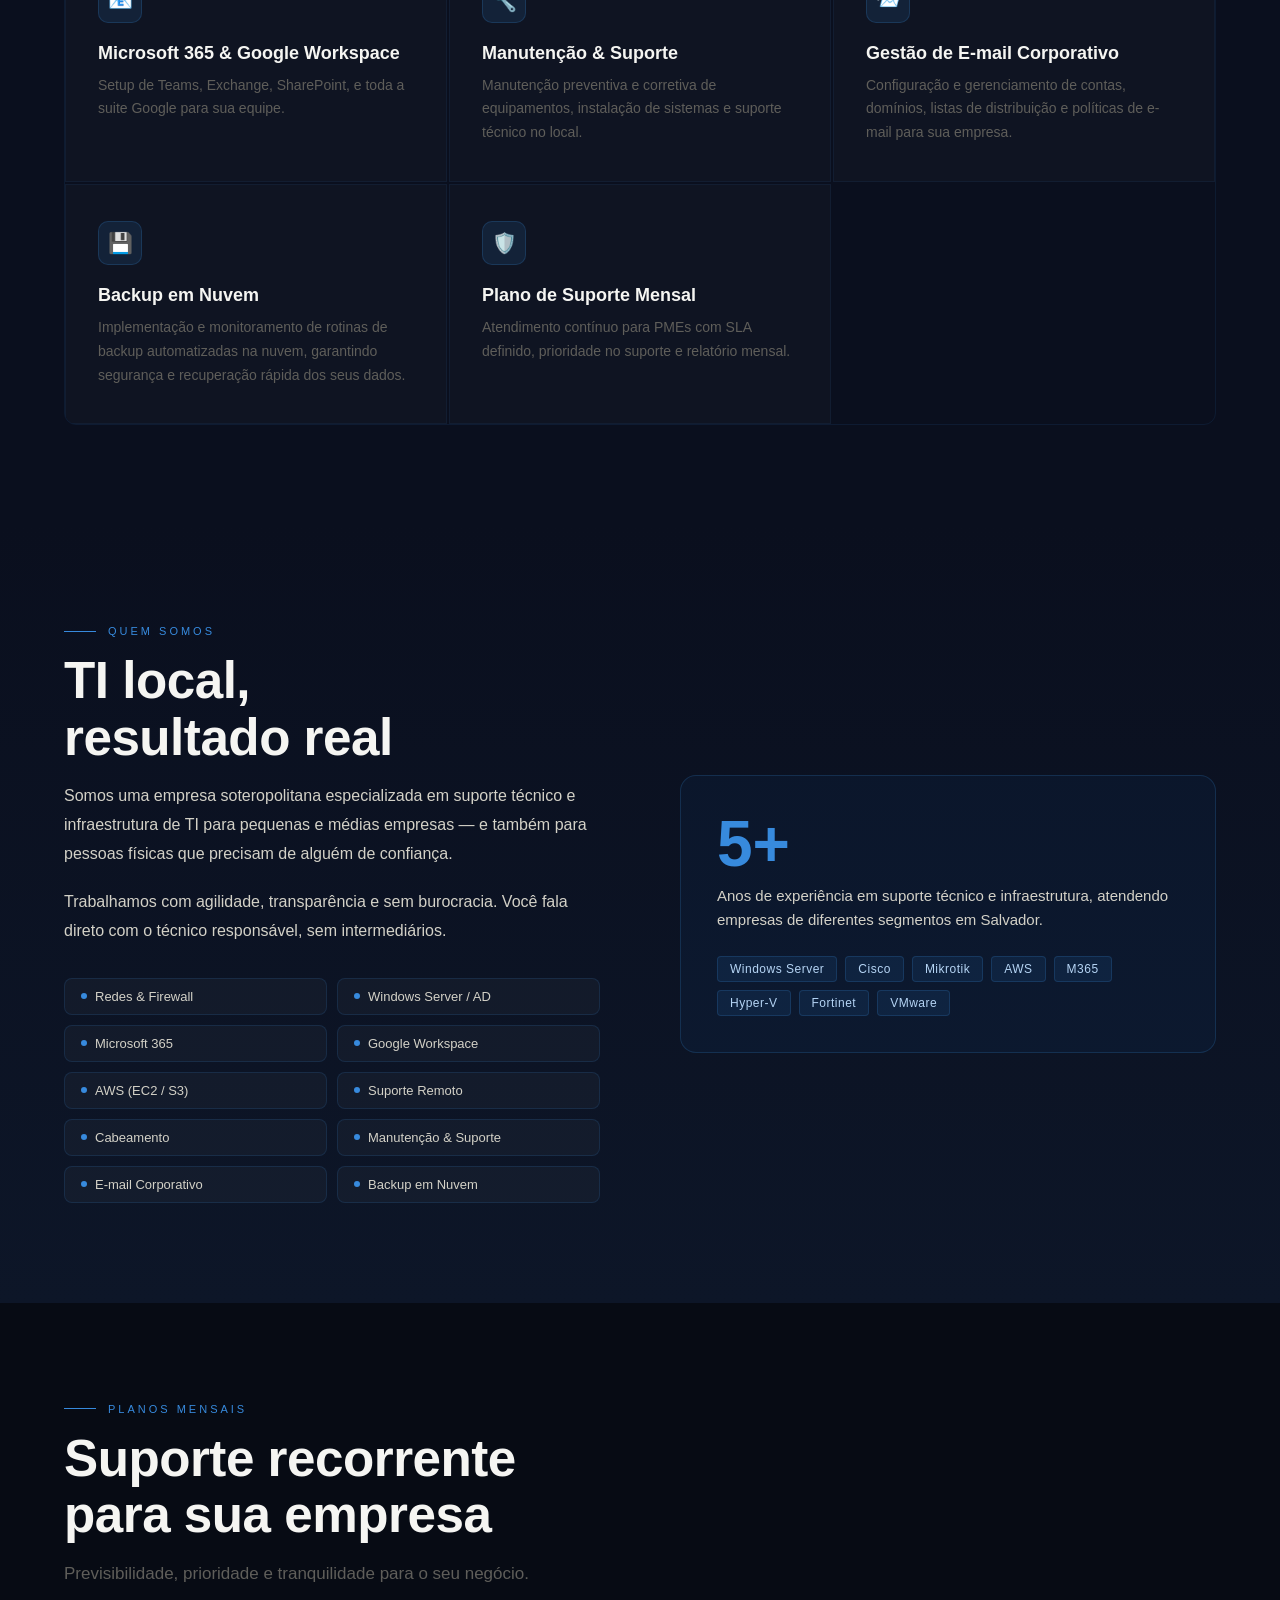
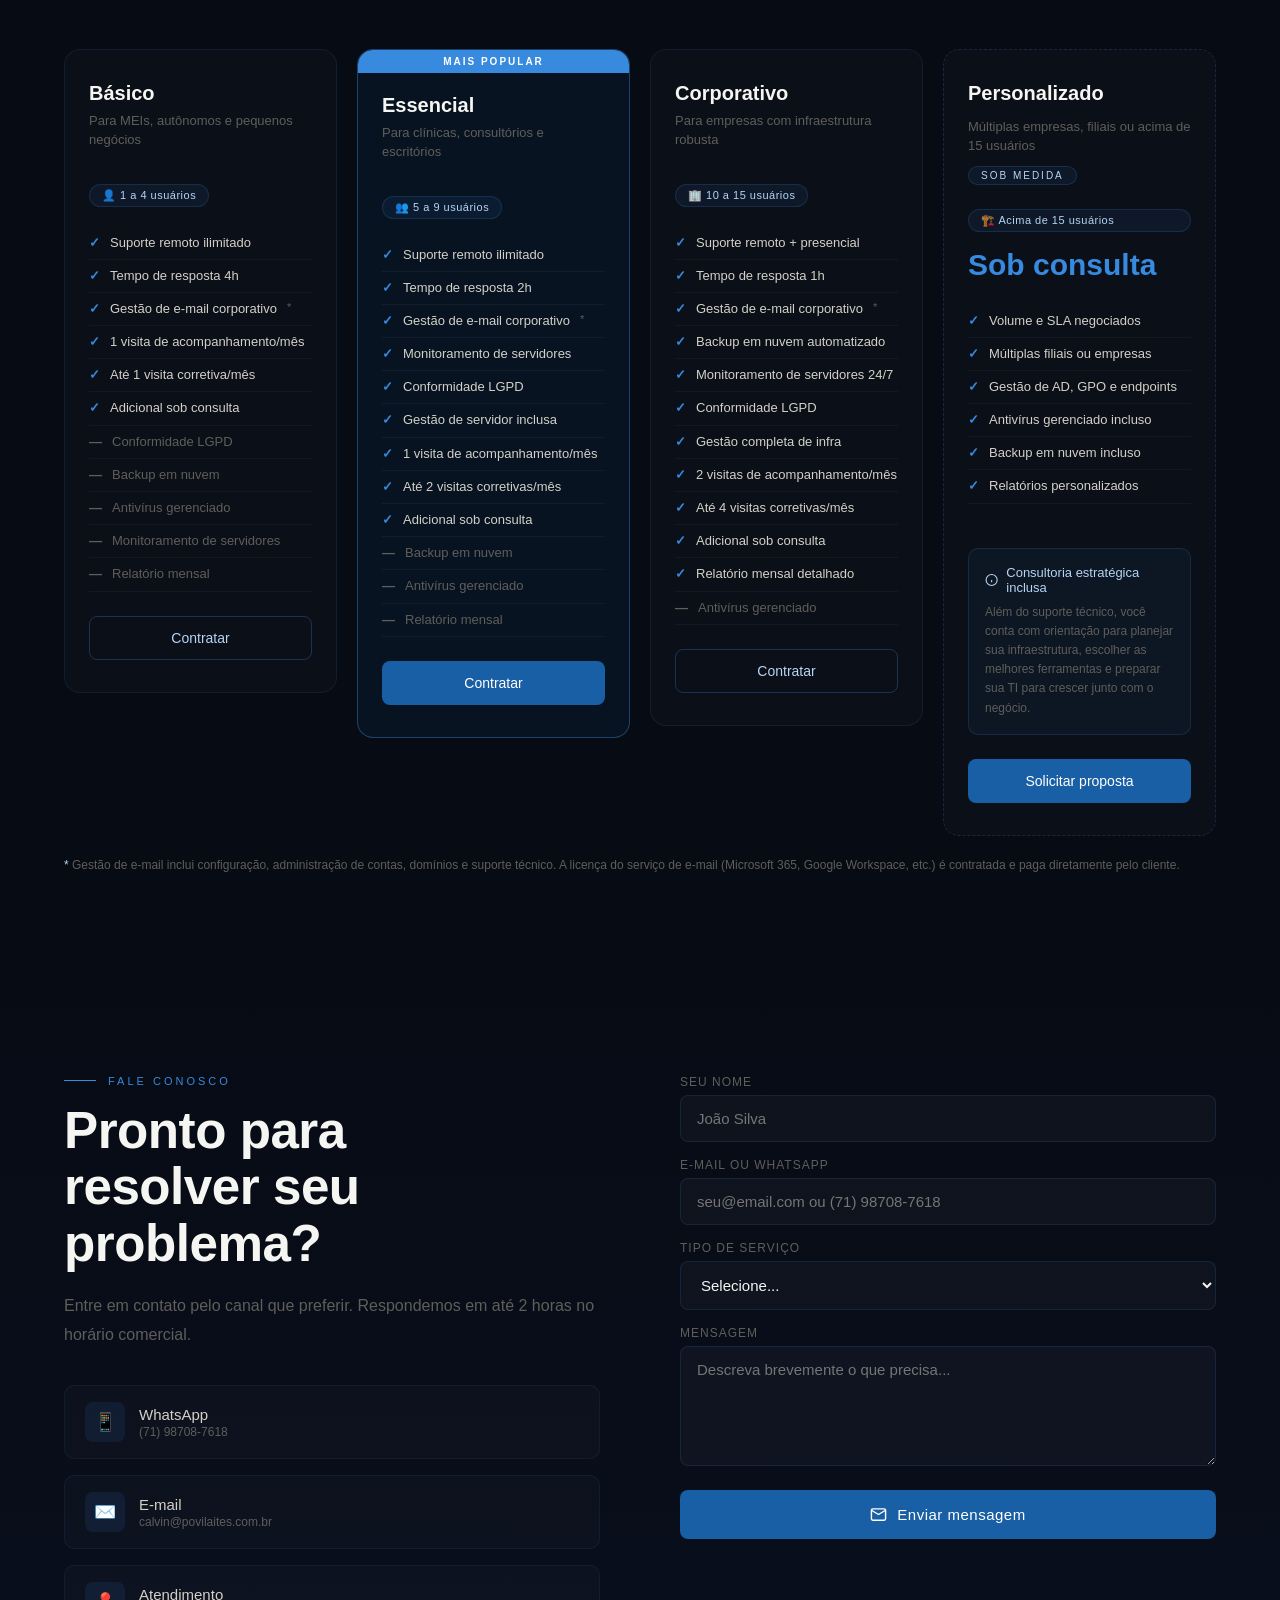
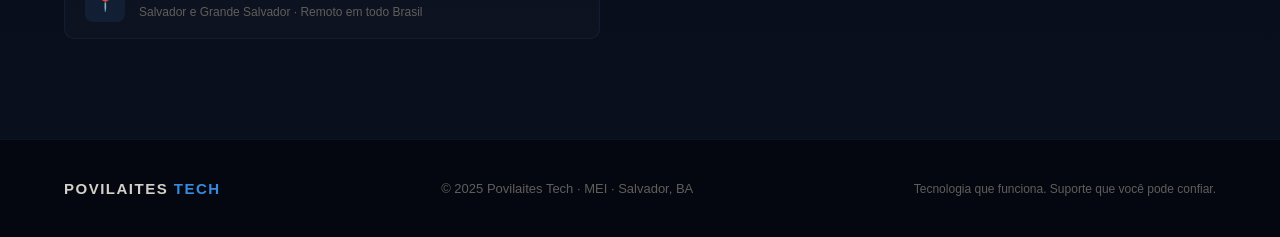
==== commit e78f9d6e: "Update index.html" ====
--- a/index.html
+++ b/index.html
@@ -186,7 +186,6 @@
     <div class="plan-card fade-in">
       <div class="plan-name">Básico</div>
       <div class="plan-desc">Para MEIs, autônomos e pequenos negócios</div>
-      <div class="plan-price"><sup>R$</sup>400<span>/mês</span></div>
       <div class="plan-range">👤 1 a 4 usuários</div>
       <div class="plan-features">
         <div class="plan-feature">Suporte remoto ilimitado</div>
@@ -207,7 +206,6 @@
     <div class="plan-card featured fade-in">
       <div class="plan-name">Essencial</div>
       <div class="plan-desc">Para clínicas, consultórios e escritórios</div>
-      <div class="plan-price"><sup>R$</sup>650<span>/mês</span></div>
       <div class="plan-range">👥 5 a 9 usuários</div>
       <div class="plan-features">
         <div class="plan-feature">Suporte remoto ilimitado</div>
@@ -229,7 +227,6 @@
     <div class="plan-card fade-in">
       <div class="plan-name">Corporativo</div>
       <div class="plan-desc">Para empresas com infraestrutura robusta</div>
-      <div class="plan-price"><sup>R$</sup>900<span>/mês</span></div>
       <div class="plan-range">🏢 10 a 15 usuários</div>
       <div class="plan-features">
         <div class="plan-feature">Suporte remoto + presencial</div>
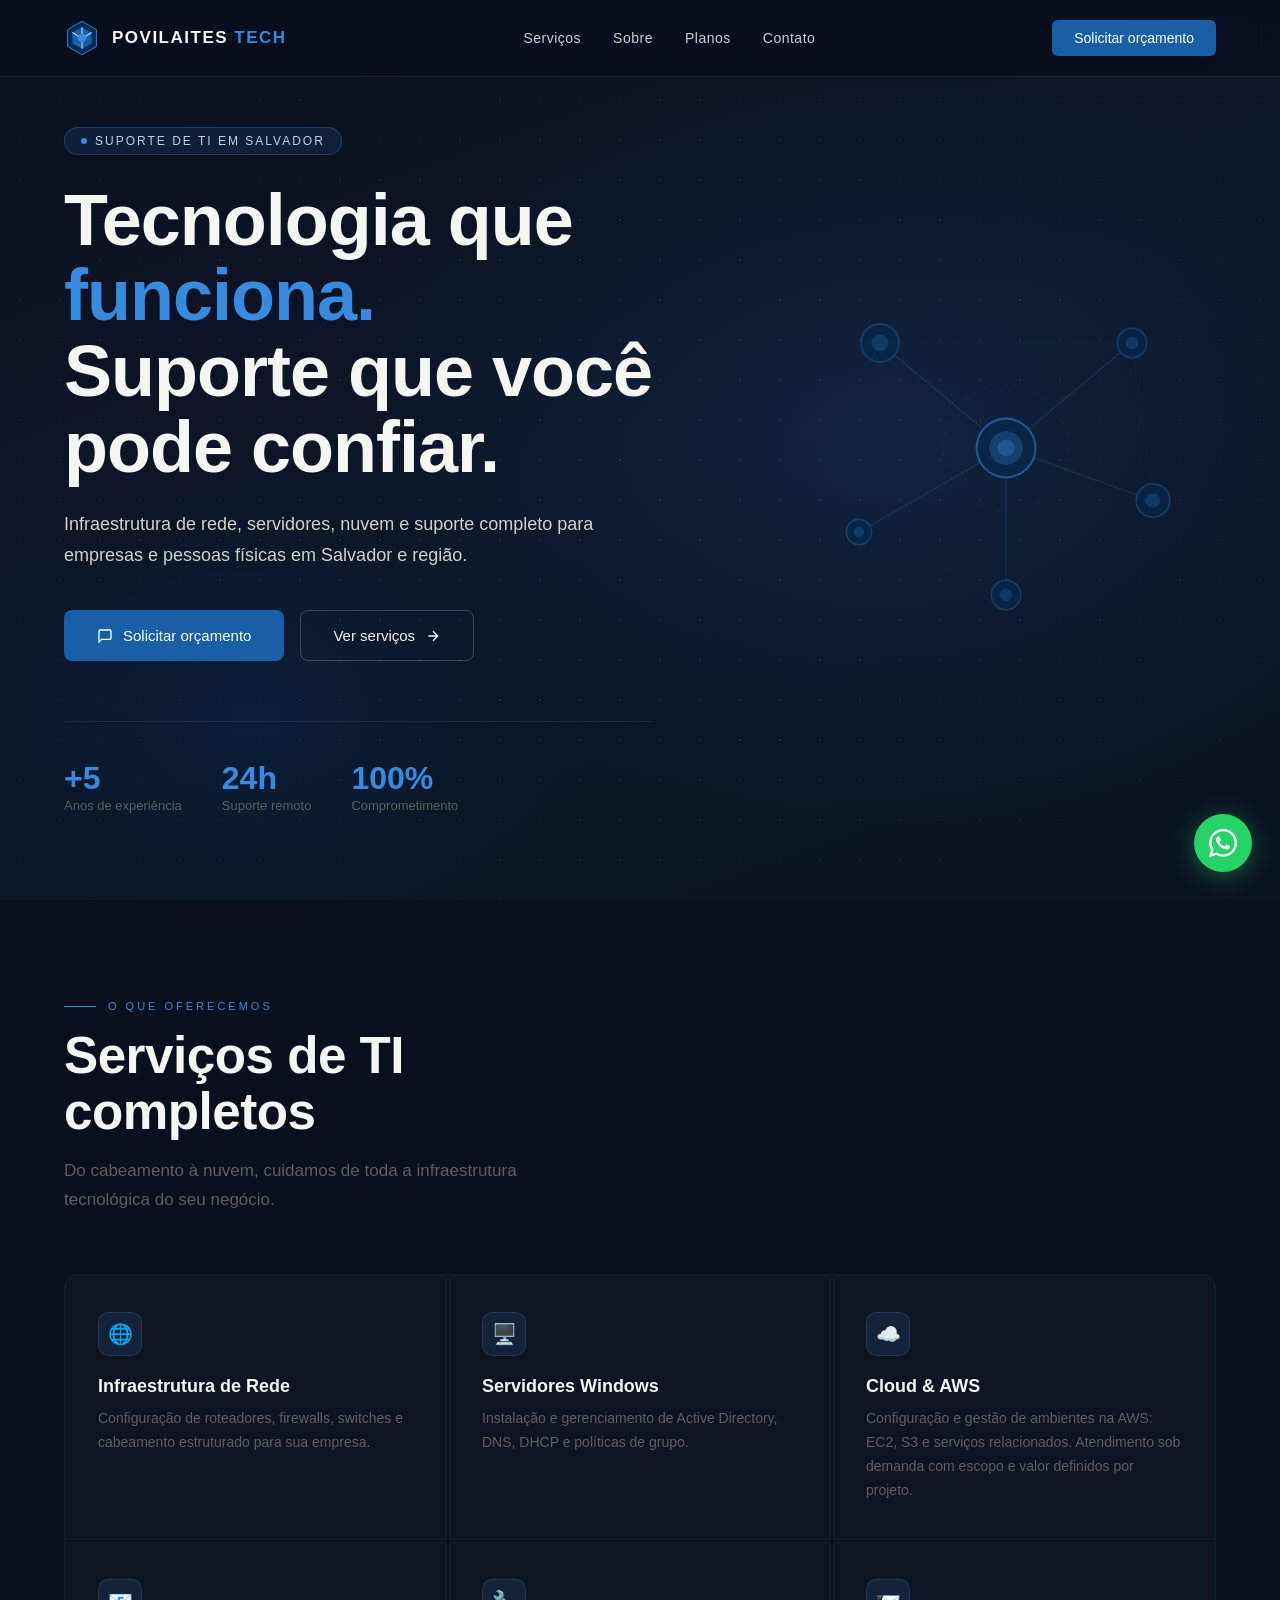
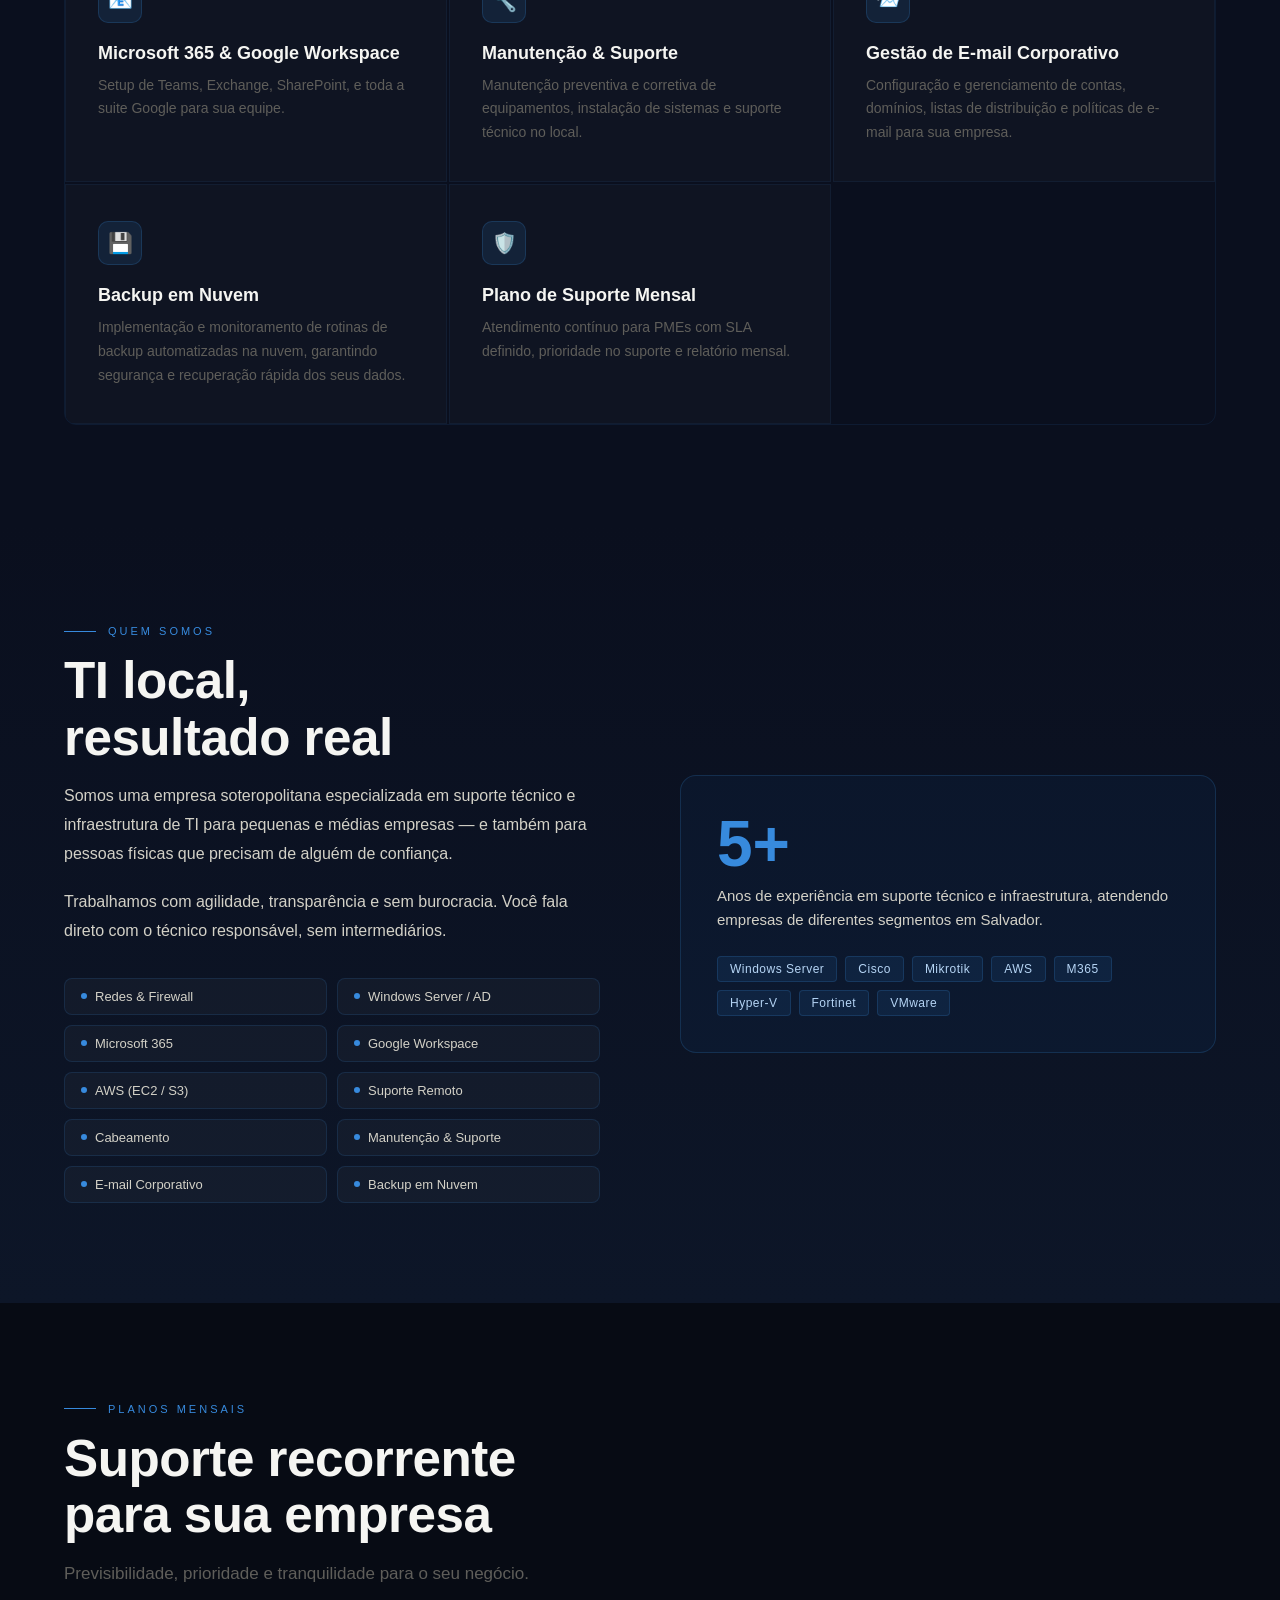
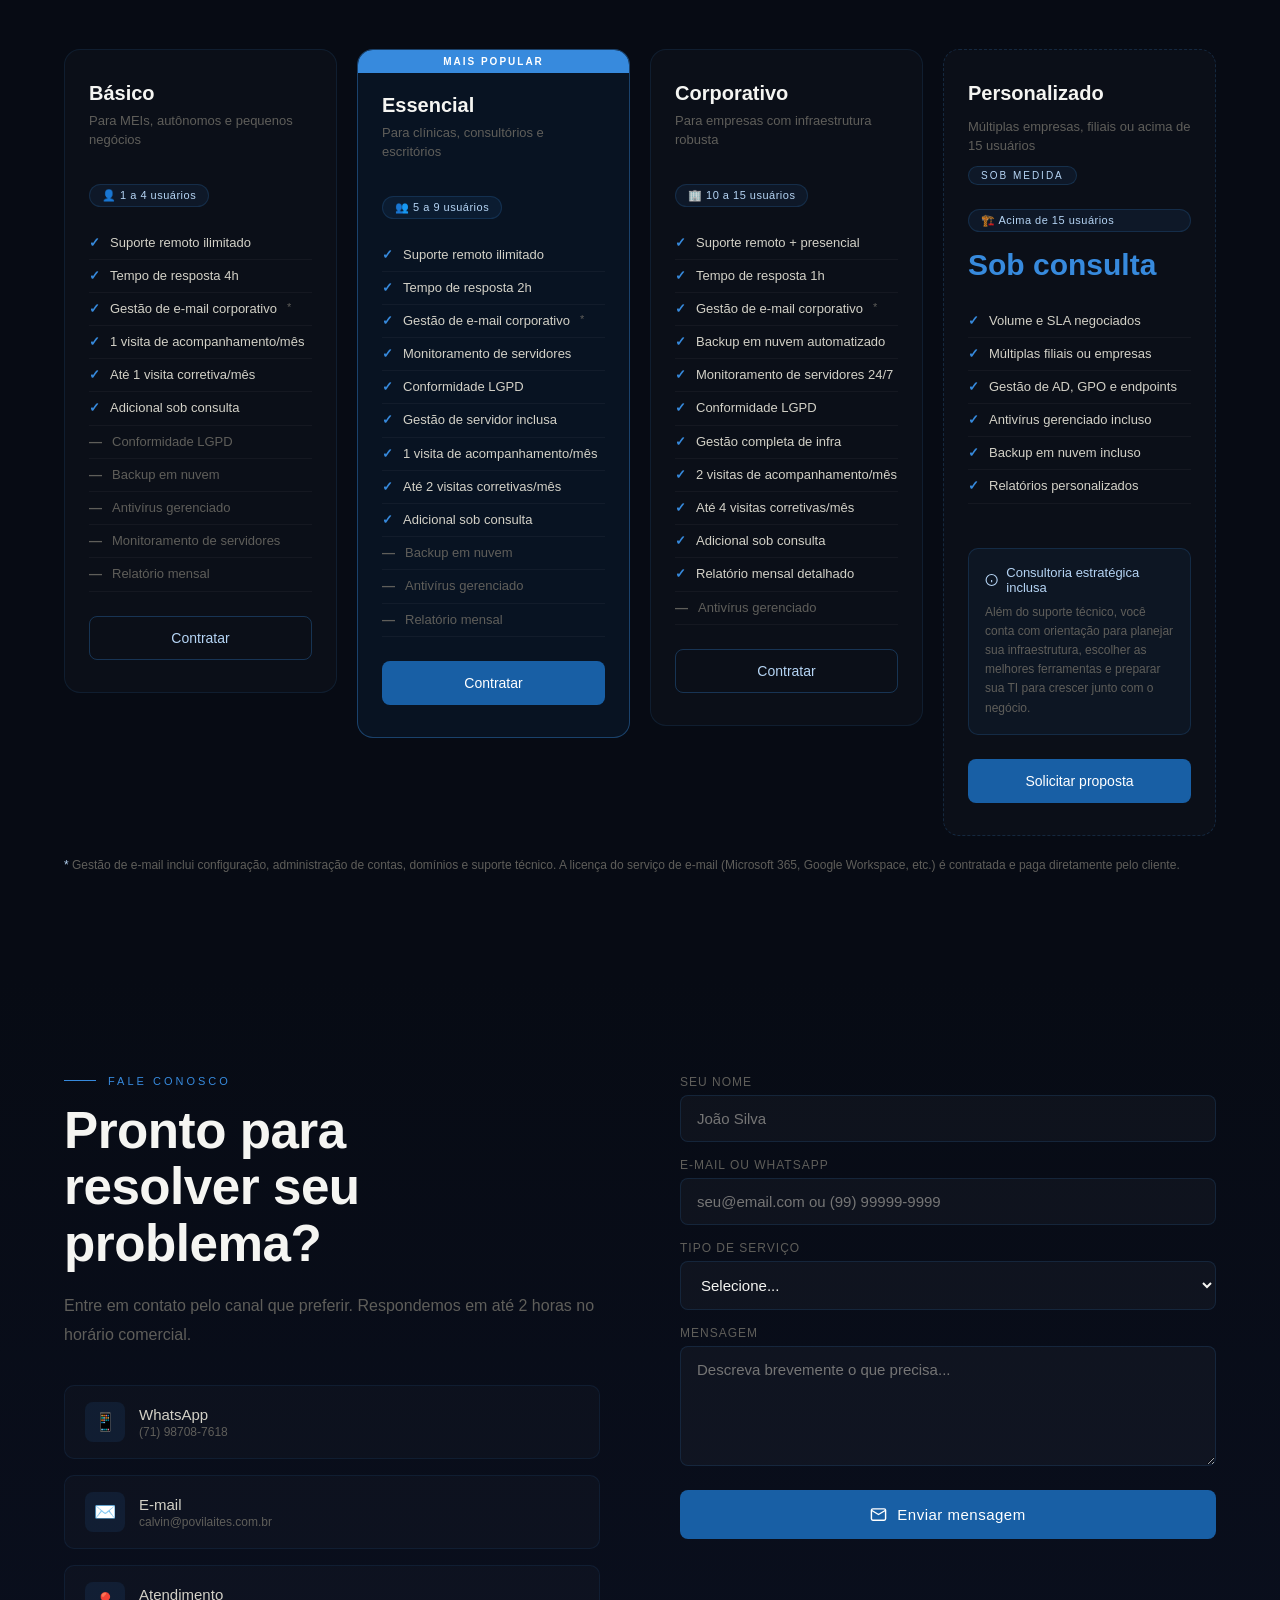
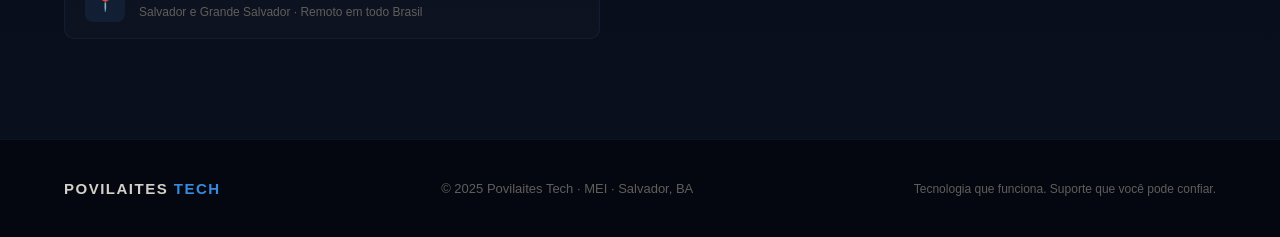
==== commit c0cb6c22: "Update index.html" ====
--- a/index.html
+++ b/index.html
@@ -313,7 +313,7 @@
       </div>
       <div class="form-group">
         <label>E-mail ou WhatsApp</label>
-        <input type="text" placeholder="seu@email.com ou (71) 98708-7618" required>
+        <input type="text" placeholder="seu@email.com ou (99) 99999-9999" required>
       </div>
       <div class="form-group">
         <label>Tipo de serviço</label>
